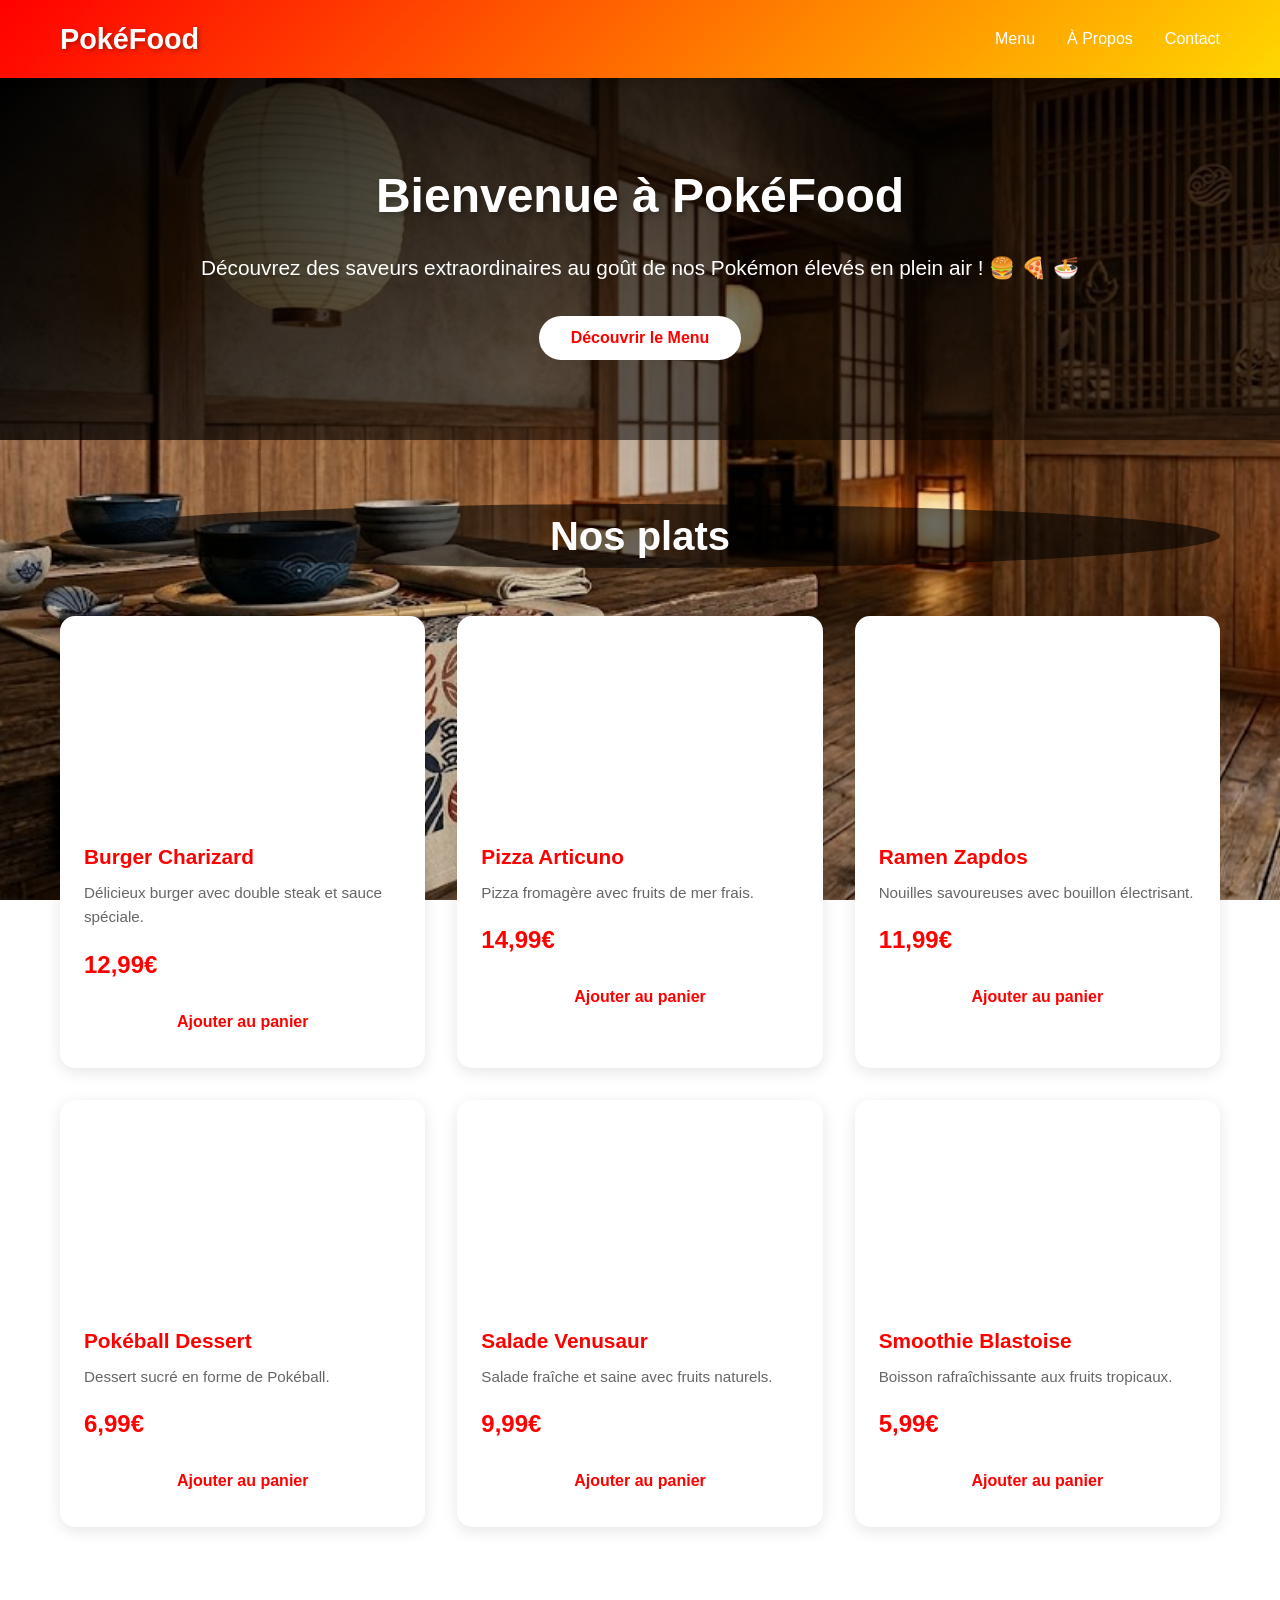
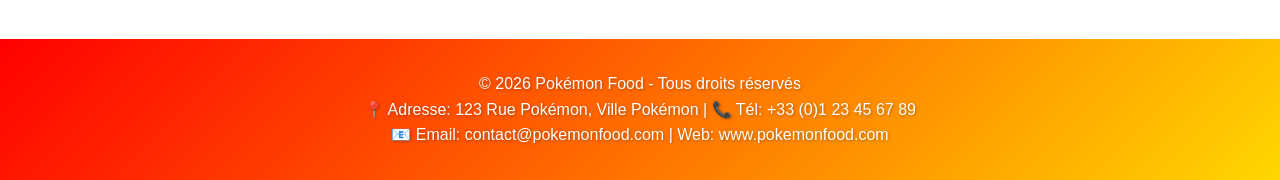
==== index.html @ f56e9aa4 "Commit "initial" entre gros guillemets (apparemment guillemet est masculin, j'entends l'info et mon " ====
<!DOCTYPE html>
<html lang="fr">
<head>
    <meta charset="UTF-8">
    <meta name="viewport" content="width=device-width, initial-scale=1.0">
    <title>Pokémon Food - Restaurant</title>
    <link rel="stylesheet" href="style.css">
</head>
<body>
    <!-- Header -->
    <header>
        <div class="container">
            <nav>
                <div class="logo">PokéFood</div>
                <ul class="nav-links">
                    <li><a href="#menu">Menu</a></li>
                    <li><a href="#about">À Propos</a></li>
                    <li><a href="#contact">Contact</a></li>
                </ul>
            </nav>
        </div>
    </header>

    <!-- Hero Section -->
    <section class="hero">
        <div class="container">
            <h1>Bienvenue à PokéFood</h1>
            <p>Découvrez des saveurs extraordinaires au goût de nos Pokémon élevés en plein air ! 🍔 🍕 🍜</p>
            <button class="btn">Découvrir le Menu</button>
        </div>
    </section>

    <!-- Menu Section -->
    <section class="menu-section" id="menu">
        <div class="container">
            <h2 class="section-title">Nos plats</h2>
            <div class="menu-grid">
                <div class="menu-card">
                    <div class="menu-card-image charizard"></div>
                    <div class="menu-card-content">
                        <h3 class="menu-card-title">Burger Charizard</h3>
                        <p class="menu-card-description">Délicieux burger avec double steak et sauce spéciale.</p>
                        <p class="menu-card-price">12,99€</p>
                        <button class="btn">Ajouter au panier</button>
                    </div>
                </div>

                <div class="menu-card">
                    <div class="menu-card-image articuno"></div>
                    <div class="menu-card-content">
                        <h3 class="menu-card-title">Pizza Articuno</h3>
                        <p class="menu-card-description">Pizza fromagère avec fruits de mer frais.</p>
                        <p class="menu-card-price">14,99€</p>
                        <button class="btn">Ajouter au panier</button>
                    </div>
                </div>

                <div class="menu-card">
                    <div class="menu-card-image zapdos"></div>
                    <div class="menu-card-content">
                        <h3 class="menu-card-title">Ramen Zapdos</h3>
                        <p class="menu-card-description">Nouilles savoureuses avec bouillon électrisant.</p>
                        <p class="menu-card-price">11,99€</p>
                        <button class="btn">Ajouter au panier</button>
                    </div>
                </div>

                <div class="menu-card">
                    <div class="menu-card-image pokeball"></div>
                    <div class="menu-card-content">
                        <h3 class="menu-card-title">Pokéball Dessert</h3>
                        <p class="menu-card-description">Dessert sucré en forme de Pokéball.</p>
                        <p class="menu-card-price">6,99€</p>
                        <button class="btn">Ajouter au panier</button>
                    </div>
                </div>

                <div class="menu-card">
                    <div class="menu-card-image venusaur"></div>
                    <div class="menu-card-content">
                        <h3 class="menu-card-title">Salade Venusaur</h3>
                        <p class="menu-card-description">Salade fraîche et saine avec fruits naturels.</p>
                        <p class="menu-card-price">9,99€</p>
                        <button class="btn">Ajouter au panier</button>
                    </div>
                </div>

                <div class="menu-card">
                    <div class="menu-card-image blastoise"></div>
                    <div class="menu-card-content">
                        <h3 class="menu-card-title">Smoothie Blastoise</h3>
                        <p class="menu-card-description">Boisson rafraîchissante aux fruits tropicaux.</p>
                        <p class="menu-card-price">5,99€</p>
                        <button class="btn">Ajouter au panier</button>
                    </div>
                </div>
            </div>
        </div>
    </section>

    <!-- Footer -->
    <footer id="contact">
        <div class="container">
            <p>&copy; 2026 Pokémon Food - Tous droits réservés</p>
            <p>📍 Adresse: 123 Rue Pokémon, Ville Pokémon | 📞 Tél: +33 (0)1 23 45 67 89</p>
            <p>📧 Email: contact@pokemonfood.com | Web: www.pokemonfood.com</p>
        </div>
    </footer>
</body>
</html>
---- style.css ----
* {
            margin: 0;
            padding: 0;
            box-sizing: border-box;
        }

        body {
            font-family: 'Arial', sans-serif;
            line-height: 1.6;
            color: #333;
            background-image: url('assets/images/background.jpeg');
            background-size: cover;
            background-attachment: fixed;
            background-position: center;
        }

        /* Header & Navigation */
        header {
            background: linear-gradient(135deg, #FF0000 0%, #FFD700 100%);
            padding: 1rem 0;
            box-shadow: 0 4px 6px rgba(0, 0, 0, 0.1);
            position: sticky;
            top: 0;
            z-index: 100;
        }

        .container {
            max-width: 1200px;
            margin: 0 auto;
            padding: 0 20px;
        }

        nav {
            display: flex;
            justify-content: space-between;
            align-items: center;
        }

        .logo {
            font-size: 1.8rem;
            font-weight: bold;
            color: white;
            text-shadow: 2px 2px 4px rgba(0, 0, 0, 0.3);
        }

        .nav-links {
            display: flex;
            list-style: none;
            gap: 2rem;
        }

        .nav-links a {
            color: white;
            text-decoration: none;
            font-weight: 500;
            transition: opacity 0.3s;
        }

        .nav-links a:hover {
            opacity: 0.8;
        }

        /* Hero Section */
        .hero {
            background: linear-gradient(135deg, #000000 0%, #00000086 50%);
            color: white;
            padding: 5rem 0;
            text-align: center;
        }

        .hero h1 {
            font-size: 3rem;
            margin-bottom: 1rem;
            text-shadow: 3px 3px 6px rgba(0, 0, 0, 0.3);
        }

        .hero p {
            font-size: 1.3rem;
            margin-bottom: 2rem;
        }

        .btn {
            background-color: #ffffff;
            color: #FF0000;
            padding: 0.8rem 2rem;
            border: none;
            border-radius: 25px;
            font-size: 1rem;
            font-weight: bold;
            cursor: pointer;
            transition: transform 0.3s, box-shadow 0.3s;
            text-decoration: none;
            display: inline-block;
        }

        .btn:hover {
            transform: translateY(-2px);
            box-shadow: 0 8px 15px rgba(0, 0, 0, 0.2);
        }

        /* Menu Section */
        .menu-section {
            padding: 4rem 0;
            background-image: url('assets/images/menu-background.jpeg');
            background-size: cover;
            background-attachment: fixed;
            background-position: center;
        }

        .section-title {
            text-align: center;
            font-size: 2.5rem;
            margin-bottom: 3rem;
            background-color: #00000095;
            border-radius: 50%;
            color: #ffffff;
        }

        .menu-grid {
            display: grid;
            grid-template-columns: repeat(auto-fit, minmax(280px, 1fr));
            gap: 2rem;
        }

        .menu-card {
            background: white;
            border-radius: 15px;
            overflow: hidden;
            box-shadow: 0 4px 15px rgba(0, 0, 0, 0.1);
            transition: transform 0.3s, box-shadow 0.3s;
        }

        .menu-card:hover {
            transform: translateY(-10px);
            box-shadow: 0 8px 25px rgba(255, 0, 0, 0.2);
        }

        .menu-card-image {
            width: 100%;
            height: 200px;
            background-size: cover;
            background-position: center;
            background-repeat: no-repeat;
        }

        .menu-card-image.charizard {
            background-image: url('assets/images/charizard.jpg');
        }

        .menu-card-image.articuno {
            background-image: url('assets/images/articuno.jpg');
        }

        .menu-card-image.zapdos {
            background-image: url('assets/images/zapdos.jpg');
        }

        .menu-card-image.pokeball {
            background-image: url('assets/images/pokeball.jpg');
        }

        .menu-card-image.venusaur {
            background-image: url('assets/images/venusaur.jpg');
        }

        .menu-card-image.blastoise {
            background-image: url('assets/images/blastoise.jpg');
        }

        .menu-card-content {
            padding: 1.5rem;
        }

        .menu-card-title {
            font-size: 1.3rem;
            color: #FF0000;
            margin-bottom: 0.5rem;
            font-weight: bold;
        }

        .menu-card-description {
            color: #666;
            margin-bottom: 1rem;
            font-size: 0.95rem;
        }

        .menu-card-price {
            font-size: 1.5rem;
            color: #FF0000;
            font-weight: bold;
            margin-bottom: 1rem;
        }

        .menu-card .btn {
            width: 100%;
            text-align: center;
        }

        /* Footer */
        footer {
            background: linear-gradient(135deg, #FF0000 0%, #FFD700 100%);
            color: white;
            text-align: center;
            padding: 2rem 0;
            margin-top: 3rem;
        }

        footer p {
            text-shadow: 1px 1px 3px rgba(0, 0, 0, 0.3);
        }


        
        /* Responsive */
        @media (max-width: 768px) {
            .nav-links {
                gap: 1rem;
            }

            .hero h1 {
                font-size: 2rem;
            }

            .hero p {
                font-size: 1rem;
            }

            .section-title {
                font-size: 2rem;
            }

            .about-content {
                grid-template-columns: 1fr;
            }

            .about-text h2 {
                font-size: 1.5rem;
            }
        }
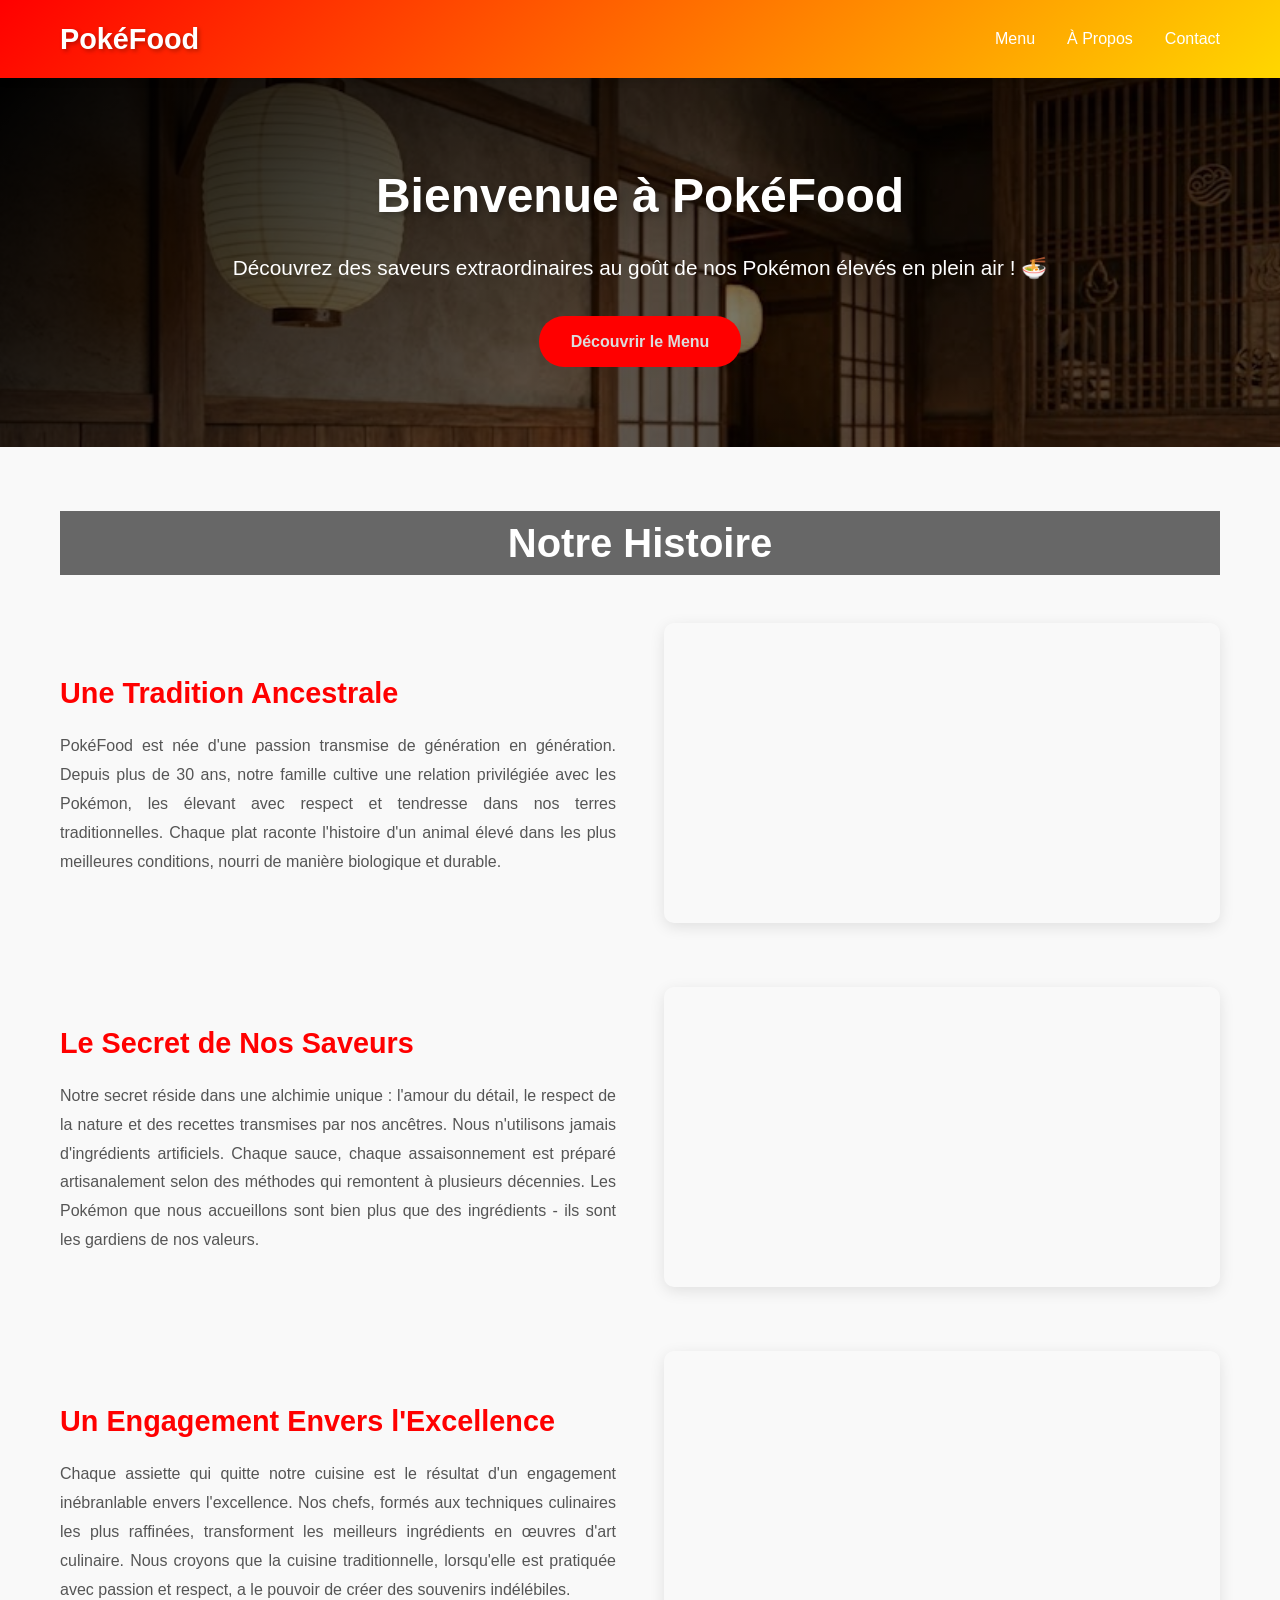
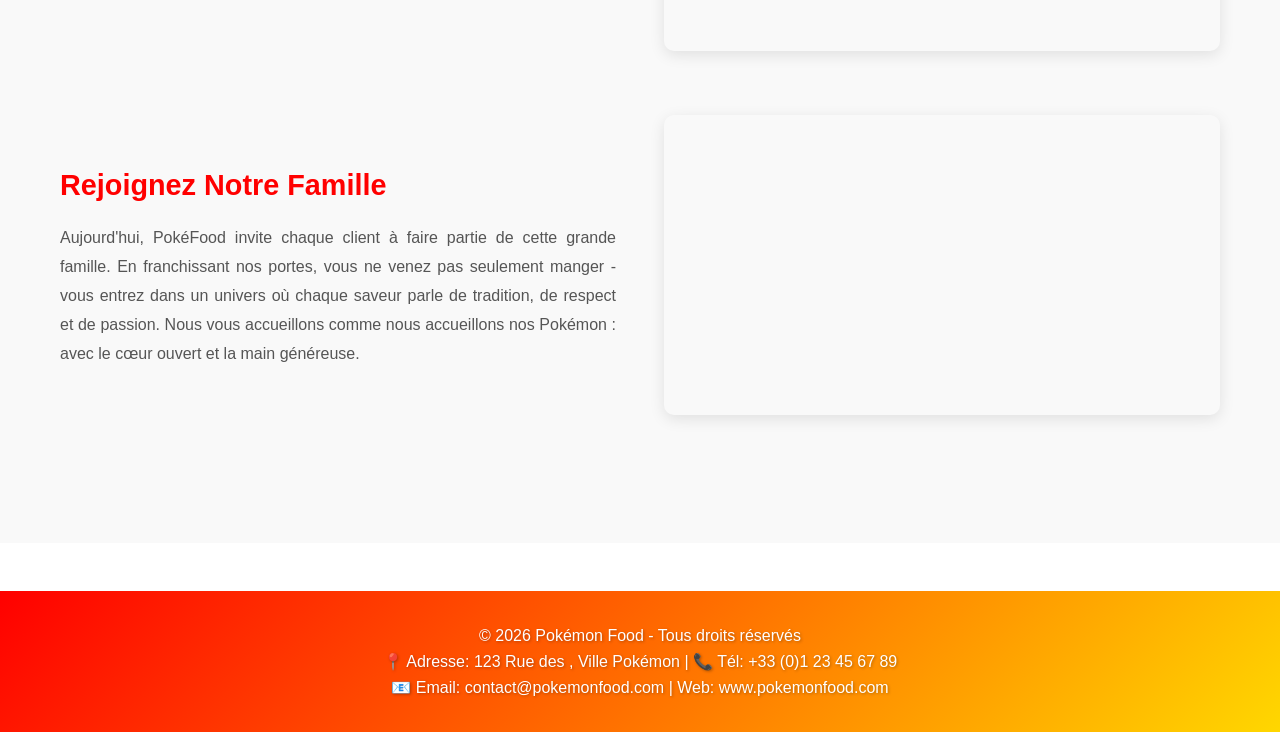
==== commit efb3be5b: "Séparation de la page menu et accueil" ====
--- a/index.html
+++ b/index.html
@@ -25,74 +25,49 @@
     <section class="hero">
         <div class="container">
             <h1>Bienvenue à PokéFood</h1>
-            <p>Découvrez des saveurs extraordinaires au goût de nos Pokémon élevés en plein air ! 🍔 🍕 🍜</p>
-            <button class="btn">Découvrir le Menu</button>
+            <p>Découvrez des saveurs extraordinaires au goût de nos Pokémon élevés en plein air ! 🍜</p>
+            <a href="menu.html" class="btn">Découvrir le Menu</a>
         </div>
     </section>
 
-    <!-- Menu Section -->
-    <section class="menu-section" id="menu">
+    <!-- About Section -->
+    <section class="about-section" id="about">
         <div class="container">
-            <h2 class="section-title">Nos plats</h2>
-            <div class="menu-grid">
-                <div class="menu-card">
-                    <div class="menu-card-image charizard"></div>
-                    <div class="menu-card-content">
-                        <h3 class="menu-card-title">Burger Charizard</h3>
-                        <p class="menu-card-description">Délicieux burger avec double steak et sauce spéciale.</p>
-                        <p class="menu-card-price">12,99€</p>
-                        <button class="btn">Ajouter au panier</button>
-                    </div>
+            <h2 class="section-title">Notre Histoire</h2>
+            
+            <!-- Story Block 1 -->
+            <div class="about-block">
+                <div class="about-text">
+                    <h3>Une Tradition Ancestrale</h3>
+                    <p>PokéFood est née d'une passion transmise de génération en génération. Depuis plus de 30 ans, notre famille cultive une relation privilégiée avec les Pokémon, les élevant avec respect et tendresse dans nos terres traditionnelles. Chaque plat raconte l'histoire d'un animal élevé dans les plus meilleures conditions, nourri de manière biologique et durable.</p>
                 </div>
+                <div class="about-image about-image-1"></div>
+            </div>
 
-                <div class="menu-card">
-                    <div class="menu-card-image articuno"></div>
-                    <div class="menu-card-content">
-                        <h3 class="menu-card-title">Pizza Articuno</h3>
-                        <p class="menu-card-description">Pizza fromagère avec fruits de mer frais.</p>
-                        <p class="menu-card-price">14,99€</p>
-                        <button class="btn">Ajouter au panier</button>
-                    </div>
+            <!-- Story Block 2 -->
+            <div class="about-block about-block-reverse">
+                <div class="about-image about-image-2"></div>
+                <div class="about-text">
+                    <h3>Le Secret de Nos Saveurs</h3>
+                    <p>Notre secret réside dans une alchimie unique : l'amour du détail, le respect de la nature et des recettes transmises par nos ancêtres. Nous n'utilisons jamais d'ingrédients artificiels. Chaque sauce, chaque assaisonnement est préparé artisanalement selon des méthodes qui remontent à plusieurs décennies. Les Pokémon que nous accueillons sont bien plus que des ingrédients - ils sont les gardiens de nos valeurs.</p>
                 </div>
+            </div>
 
-                <div class="menu-card">
-                    <div class="menu-card-image zapdos"></div>
-                    <div class="menu-card-content">
-                        <h3 class="menu-card-title">Ramen Zapdos</h3>
-                        <p class="menu-card-description">Nouilles savoureuses avec bouillon électrisant.</p>
-                        <p class="menu-card-price">11,99€</p>
-                        <button class="btn">Ajouter au panier</button>
-                    </div>
+            <!-- Story Block 3 -->
+            <div class="about-block">
+                <div class="about-text">
+                    <h3>Un Engagement Envers l'Excellence</h3>
+                    <p>Chaque assiette qui quitte notre cuisine est le résultat d'un engagement inébranlable envers l'excellence. Nos chefs, formés aux techniques culinaires les plus raffinées, transforment les meilleurs ingrédients en œuvres d'art culinaire. Nous croyons que la cuisine traditionnelle, lorsqu'elle est pratiquée avec passion et respect, a le pouvoir de créer des souvenirs indélébiles.</p>
                 </div>
+                <div class="about-image about-image-3"></div>
+            </div>
 
-                <div class="menu-card">
-                    <div class="menu-card-image pokeball"></div>
-                    <div class="menu-card-content">
-                        <h3 class="menu-card-title">Pokéball Dessert</h3>
-                        <p class="menu-card-description">Dessert sucré en forme de Pokéball.</p>
-                        <p class="menu-card-price">6,99€</p>
-                        <button class="btn">Ajouter au panier</button>
-                    </div>
-                </div>
-
-                <div class="menu-card">
-                    <div class="menu-card-image venusaur"></div>
-                    <div class="menu-card-content">
-                        <h3 class="menu-card-title">Salade Venusaur</h3>
-                        <p class="menu-card-description">Salade fraîche et saine avec fruits naturels.</p>
-                        <p class="menu-card-price">9,99€</p>
-                        <button class="btn">Ajouter au panier</button>
-                    </div>
-                </div>
-
-                <div class="menu-card">
-                    <div class="menu-card-image blastoise"></div>
-                    <div class="menu-card-content">
-                        <h3 class="menu-card-title">Smoothie Blastoise</h3>
-                        <p class="menu-card-description">Boisson rafraîchissante aux fruits tropicaux.</p>
-                        <p class="menu-card-price">5,99€</p>
-                        <button class="btn">Ajouter au panier</button>
-                    </div>
+            <!-- Story Block 4 -->
+            <div class="about-block about-block-reverse">
+                <div class="about-image about-image-4"></div>
+                <div class="about-text">
+                    <h3>Rejoignez Notre Famille</h3>
+                    <p>Aujourd'hui, PokéFood invite chaque client à faire partie de cette grande famille. En franchissant nos portes, vous ne venez pas seulement manger - vous entrez dans un univers où chaque saveur parle de tradition, de respect et de passion. Nous vous accueillons comme nous accueillons nos Pokémon : avec le cœur ouvert et la main généreuse.</p>
                 </div>
             </div>
         </div>
@@ -102,7 +77,7 @@
     <footer id="contact">
         <div class="container">
             <p>&copy; 2026 Pokémon Food - Tous droits réservés</p>
-            <p>📍 Adresse: 123 Rue Pokémon, Ville Pokémon | 📞 Tél: +33 (0)1 23 45 67 89</p>
+            <p>📍 Adresse: 123 Rue des , Ville Pokémon | 📞 Tél: +33 (0)1 23 45 67 89</p>
             <p>📧 Email: contact@pokemonfood.com | Web: www.pokemonfood.com</p>
         </div>
     </footer>
--- a/style.css
+++ b/style.css
@@ -80,8 +80,8 @@
         }
 
         .btn {
-            background-color: #ffffff;
-            color: #FF0000;
+            background-color: #ff0000;
+            color: #dcdcdc;
             padding: 0.8rem 2rem;
             border: none;
             border-radius: 25px;
@@ -112,7 +112,6 @@
             font-size: 2.5rem;
             margin-bottom: 3rem;
             background-color: #00000095;
-            border-radius: 50%;
             color: #ffffff;
         }
 
@@ -194,6 +193,69 @@
         .menu-card .btn {
             width: 100%;
             text-align: center;
+        }
+
+        /* About Section */
+        .about-section {
+            padding: 4rem 0;
+            background-color: #f9f9f9;
+        }
+
+        .about-block {
+            display: grid;
+            grid-template-columns: 1fr 1fr;
+            gap: 3rem;
+            align-items: center;
+            margin-bottom: 4rem;
+        }
+
+        .about-block-reverse {
+            grid-template-columns: 1fr 1fr;
+            direction: rtl;
+        }
+
+        .about-block-reverse > * {
+            direction: ltr;
+        }
+
+        .about-text h3 {
+            font-size: 1.8rem;
+            color: #FF0000;
+            margin-bottom: 1rem;
+            font-weight: bold;
+        }
+
+        .about-text p {
+            color: #555;
+            font-size: 1rem;
+            line-height: 1.8;
+            text-align: justify;
+        }
+
+        .about-image {
+            width: 100%;
+            height: 300px;
+            background-size: cover;
+            background-position: center;
+            background-repeat: no-repeat;
+            border-radius: 10px;
+            box-shadow: 0 4px 15px rgba(0, 0, 0, 0.1);
+        }
+
+        .about-image-1 {
+            background-image: url('assets/images/tradition.jpg');
+        }
+
+        .about-image-2 {
+            background-image: url('assets/images/secret.jpg');
+        }
+
+        .about-image-3 {
+            background-image: url('assets/images/excellence.jpg');
+        }
+
+        .about-image-4 {
+            background-image: url('assets/images/famille.jpg');
         }
 
         /* Footer */
@@ -229,11 +291,33 @@
                 font-size: 2rem;
             }
 
-            .about-content {
+            .about-block {
                 grid-template-columns: 1fr;
+                gap: 1.5rem;
+            }
+
+            .about-block-reverse {
+                direction: ltr;
+            }
+
+            .about-block-reverse > * {
+                direction: ltr;
             }
 
             .about-text h2 {
                 font-size: 1.5rem;
             }
+
+            .about-text h3 {
+                font-size: 1.3rem;
+            }
+
+            .about-text p {
+                font-size: 0.9rem;
+                text-align: left;
+            }
+
+            .about-image {
+                height: 200px;
+            }
         }
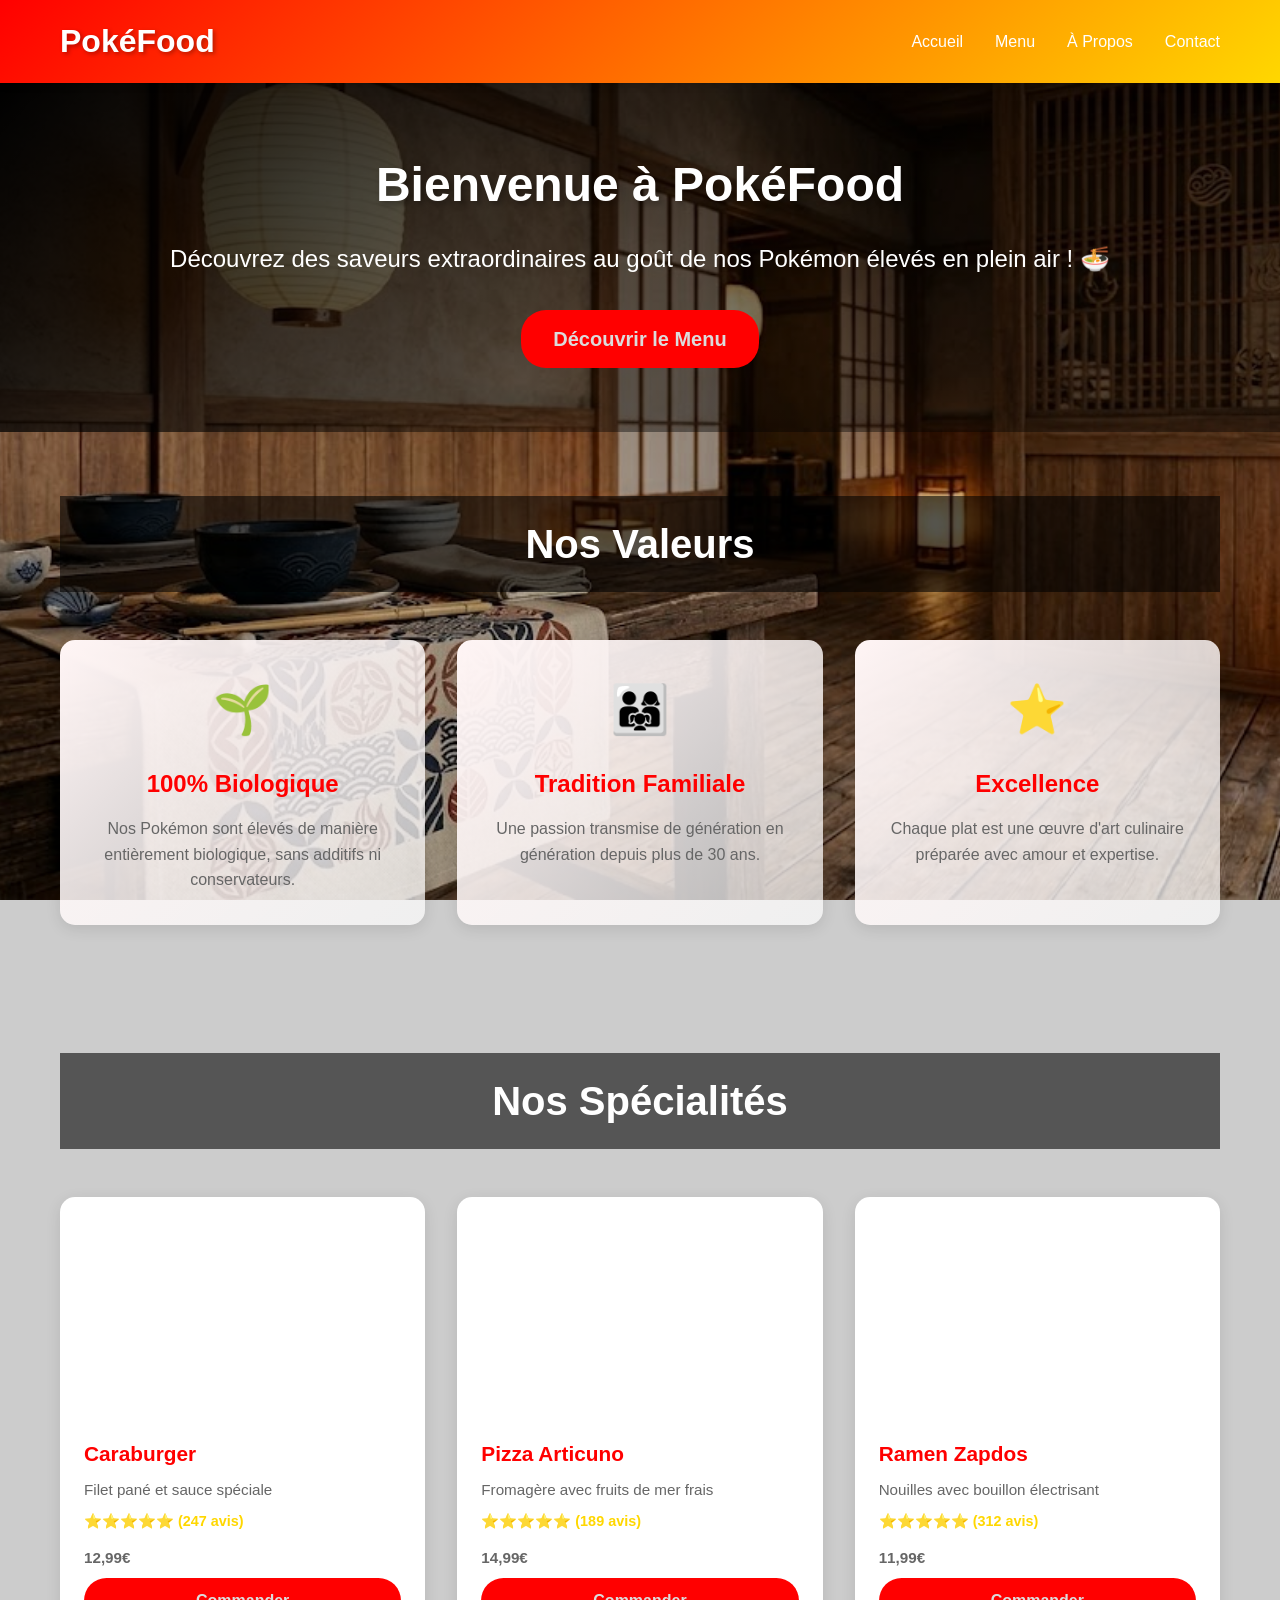
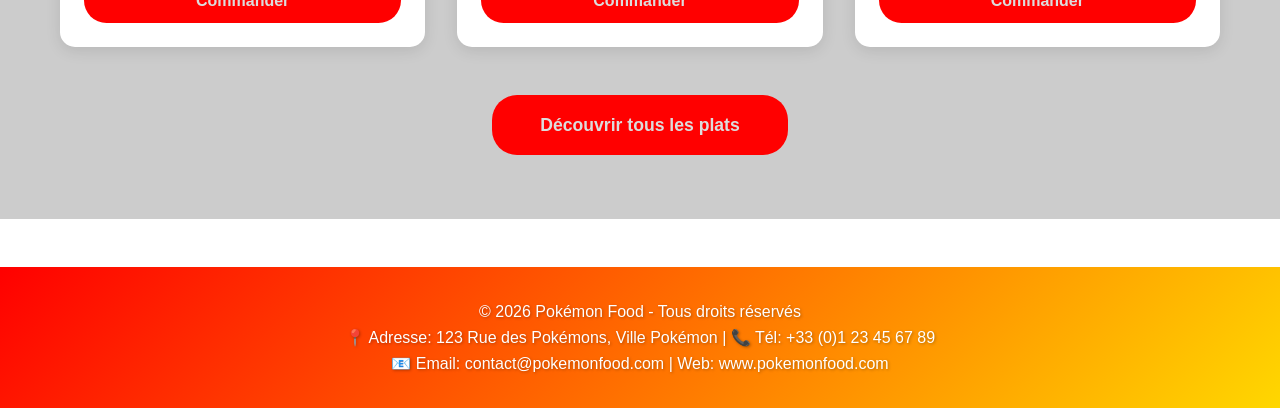
==== commit 61718cf9: "Améliorations et ajout du javascript" ====
--- a/index.html
+++ b/index.html
@@ -9,19 +9,20 @@
 <body>
     <!-- Header -->
     <header>
-        <div class="container">
+        <div class="container"> 
             <nav>
                 <div class="logo">PokéFood</div>
                 <ul class="nav-links">
-                    <li><a href="#menu">Menu</a></li>
-                    <li><a href="#about">À Propos</a></li>
+                    <li><a href="index.html">Accueil</a></li>
+                    <li><a href="menu.html">Menu</a></li>
+                    <li><a href="about.html">À Propos</a></li>
                     <li><a href="#contact">Contact</a></li>
                 </ul>
             </nav>
         </div>
     </header>
 
-    <!-- Hero Section -->
+    <!-- Hero Section (la barre d'introduction) -->
     <section class="hero">
         <div class="container">
             <h1>Bienvenue à PokéFood</h1>
@@ -30,45 +31,64 @@
         </div>
     </section>
 
-    <!-- About Section -->
-    <section class="about-section" id="about">
+    <!-- Values Section -->
+    <section class="values-section">
         <div class="container">
-            <h2 class="section-title">Notre Histoire</h2>
-            
-            <!-- Story Block 1 -->
-            <div class="about-block">
-                <div class="about-text">
-                    <h3>Une Tradition Ancestrale</h3>
-                    <p>PokéFood est née d'une passion transmise de génération en génération. Depuis plus de 30 ans, notre famille cultive une relation privilégiée avec les Pokémon, les élevant avec respect et tendresse dans nos terres traditionnelles. Chaque plat raconte l'histoire d'un animal élevé dans les plus meilleures conditions, nourri de manière biologique et durable.</p>
+            <h2 class="section-title">Nos Valeurs</h2>
+            <div class="values-grid">
+                <div class="value-card">
+                    <div class="value-icon">🌱</div>
+                    <h3>100% Biologique</h3>
+                    <p>Nos Pokémon sont élevés de manière entièrement biologique, sans additifs ni conservateurs.</p>
                 </div>
-                <div class="about-image about-image-1"></div>
-            </div>
-
-            <!-- Story Block 2 -->
-            <div class="about-block about-block-reverse">
-                <div class="about-image about-image-2"></div>
-                <div class="about-text">
-                    <h3>Le Secret de Nos Saveurs</h3>
-                    <p>Notre secret réside dans une alchimie unique : l'amour du détail, le respect de la nature et des recettes transmises par nos ancêtres. Nous n'utilisons jamais d'ingrédients artificiels. Chaque sauce, chaque assaisonnement est préparé artisanalement selon des méthodes qui remontent à plusieurs décennies. Les Pokémon que nous accueillons sont bien plus que des ingrédients - ils sont les gardiens de nos valeurs.</p>
+                <div class="value-card">
+                    <div class="value-icon">👨‍👩‍👧</div>
+                    <h3>Tradition Familiale</h3>
+                    <p>Une passion transmise de génération en génération depuis plus de 30 ans.</p>
+                </div>
+                <div class="value-card">
+                    <div class="value-icon">⭐</div>
+                    <h3>Excellence</h3>
+                    <p>Chaque plat est une œuvre d'art culinaire préparée avec amour et expertise.</p>
                 </div>
             </div>
+        </div>
+    </section>
 
-            <!-- Story Block 3 -->
-            <div class="about-block">
-                <div class="about-text">
-                    <h3>Un Engagement Envers l'Excellence</h3>
-                    <p>Chaque assiette qui quitte notre cuisine est le résultat d'un engagement inébranlable envers l'excellence. Nos chefs, formés aux techniques culinaires les plus raffinées, transforment les meilleurs ingrédients en œuvres d'art culinaire. Nous croyons que la cuisine traditionnelle, lorsqu'elle est pratiquée avec passion et respect, a le pouvoir de créer des souvenirs indélébiles.</p>
+    <!-- Best Sellers Section -->
+    <section class="best-sellers-section">
+        <div class="container">
+            <h2 class="section-title">Nos Spécialités</h2>
+            <div class="best-sellers-grid">
+                <div class="seller-card">
+                    <div class="seller-image caraburger"></div>
+                    <h3>Caraburger</h3>
+                    <p>Filet pané et sauce spéciale</p>
+                    <div class="seller-rating">⭐⭐⭐⭐⭐ (247 avis)</div>
+                    <p class="seller-price">12,99€</p>
+                    <a href="menu.html" class="btn btn-small">Commander</a>
                 </div>
-                <div class="about-image about-image-3"></div>
+
+                <div class="seller-card">
+                    <div class="seller-image articuno"></div>
+                    <h3>Pizza Articuno</h3>
+                    <p>Fromagère avec fruits de mer frais</p>
+                    <div class="seller-rating">⭐⭐⭐⭐⭐ (189 avis)</div>
+                    <p class="seller-price">14,99€</p>
+                    <a href="menu.html" class="btn btn-small">Commander</a>
+                </div>
+
+                <div class="seller-card">
+                    <div class="seller-image zapdos"></div>
+                    <h3>Ramen Zapdos</h3>
+                    <p>Nouilles avec bouillon électrisant</p>
+                    <div class="seller-rating">⭐⭐⭐⭐⭐ (312 avis)</div>
+                    <p class="seller-price">11,99€</p>
+                    <a href="menu.html" class="btn btn-small">Commander</a>
+                </div>
             </div>
-
-            <!-- Story Block 4 -->
-            <div class="about-block about-block-reverse">
-                <div class="about-image about-image-4"></div>
-                <div class="about-text">
-                    <h3>Rejoignez Notre Famille</h3>
-                    <p>Aujourd'hui, PokéFood invite chaque client à faire partie de cette grande famille. En franchissant nos portes, vous ne venez pas seulement manger - vous entrez dans un univers où chaque saveur parle de tradition, de respect et de passion. Nous vous accueillons comme nous accueillons nos Pokémon : avec le cœur ouvert et la main généreuse.</p>
-                </div>
+            <div class="center-button">
+                <a href="menu.html" class="btn btn-large">Découvrir tous les plats</a>
             </div>
         </div>
     </section>
@@ -77,7 +97,7 @@
     <footer id="contact">
         <div class="container">
             <p>&copy; 2026 Pokémon Food - Tous droits réservés</p>
-            <p>📍 Adresse: 123 Rue des , Ville Pokémon | 📞 Tél: +33 (0)1 23 45 67 89</p>
+            <p>📍 Adresse: 123 Rue des Pokémons, Ville Pokémon | 📞 Tél: +33 (0)1 23 45 67 89</p>
             <p>📧 Email: contact@pokemonfood.com | Web: www.pokemonfood.com</p>
         </div>
     </footer>
--- a/style.css
+++ b/style.css
@@ -1,323 +1,544 @@
-        * {
-            margin: 0;
-            padding: 0;
-            box-sizing: border-box;
-        }
-
-        body {
-            font-family: 'Arial', sans-serif;
-            line-height: 1.6;
-            color: #333;
-            background-image: url('assets/images/background.jpeg');
-            background-size: cover;
-            background-attachment: fixed;
-            background-position: center;
-        }
-
-        /* Header & Navigation */
-        header {
-            background: linear-gradient(135deg, #FF0000 0%, #FFD700 100%);
-            padding: 1rem 0;
-            box-shadow: 0 4px 6px rgba(0, 0, 0, 0.1);
-            position: sticky;
-            top: 0;
-            z-index: 100;
-        }
-
-        .container {
-            max-width: 1200px;
-            margin: 0 auto;
-            padding: 0 20px;
-        }
-
-        nav {
-            display: flex;
-            justify-content: space-between;
-            align-items: center;
-        }
-
-        .logo {
-            font-size: 1.8rem;
-            font-weight: bold;
-            color: white;
-            text-shadow: 2px 2px 4px rgba(0, 0, 0, 0.3);
-        }
-
-        .nav-links {
-            display: flex;
-            list-style: none;
-            gap: 2rem;
-        }
-
-        .nav-links a {
-            color: white;
-            text-decoration: none;
-            font-weight: 500;
-            transition: opacity 0.3s;
-        }
-
-        .nav-links a:hover {
-            opacity: 0.8;
-        }
-
-        /* Hero Section */
-        .hero {
-            background: linear-gradient(135deg, #000000 0%, #00000086 50%);
-            color: white;
-            padding: 5rem 0;
-            text-align: center;
-        }
-
-        .hero h1 {
-            font-size: 3rem;
-            margin-bottom: 1rem;
-            text-shadow: 3px 3px 6px rgba(0, 0, 0, 0.3);
-        }
-
-        .hero p {
-            font-size: 1.3rem;
-            margin-bottom: 2rem;
-        }
-
-        .btn {
-            background-color: #ff0000;
-            color: #dcdcdc;
-            padding: 0.8rem 2rem;
-            border: none;
-            border-radius: 25px;
-            font-size: 1rem;
-            font-weight: bold;
-            cursor: pointer;
-            transition: transform 0.3s, box-shadow 0.3s;
-            text-decoration: none;
-            display: inline-block;
-        }
-
-        .btn:hover {
-            transform: translateY(-2px);
-            box-shadow: 0 8px 15px rgba(0, 0, 0, 0.2);
-        }
-
-        /* Menu Section */
-        .menu-section {
-            padding: 4rem 0;
-            background-image: url('assets/images/menu-background.jpeg');
-            background-size: cover;
-            background-attachment: fixed;
-            background-position: center;
-        }
-
-        .section-title {
-            text-align: center;
-            font-size: 2.5rem;
-            margin-bottom: 3rem;
-            background-color: #00000095;
-            color: #ffffff;
-        }
-
-        .menu-grid {
-            display: grid;
-            grid-template-columns: repeat(auto-fit, minmax(280px, 1fr));
-            gap: 2rem;
-        }
-
-        .menu-card {
-            background: white;
-            border-radius: 15px;
-            overflow: hidden;
-            box-shadow: 0 4px 15px rgba(0, 0, 0, 0.1);
-            transition: transform 0.3s, box-shadow 0.3s;
-        }
-
-        .menu-card:hover {
-            transform: translateY(-10px);
-            box-shadow: 0 8px 25px rgba(255, 0, 0, 0.2);
-        }
-
-        .menu-card-image {
-            width: 100%;
-            height: 200px;
-            background-size: cover;
-            background-position: center;
-            background-repeat: no-repeat;
-        }
-
-        .menu-card-image.charizard {
-            background-image: url('assets/images/charizard.jpg');
-        }
-
-        .menu-card-image.articuno {
-            background-image: url('assets/images/articuno.jpg');
-        }
-
-        .menu-card-image.zapdos {
-            background-image: url('assets/images/zapdos.jpg');
-        }
-
-        .menu-card-image.pokeball {
-            background-image: url('assets/images/pokeball.jpg');
-        }
-
-        .menu-card-image.venusaur {
-            background-image: url('assets/images/venusaur.jpg');
-        }
-
-        .menu-card-image.blastoise {
-            background-image: url('assets/images/blastoise.jpg');
-        }
-
-        .menu-card-content {
-            padding: 1.5rem;
-        }
-
-        .menu-card-title {
-            font-size: 1.3rem;
-            color: #FF0000;
-            margin-bottom: 0.5rem;
-            font-weight: bold;
-        }
-
-        .menu-card-description {
-            color: #666;
-            margin-bottom: 1rem;
-            font-size: 0.95rem;
-        }
-
-        .menu-card-price {
-            font-size: 1.5rem;
-            color: #FF0000;
-            font-weight: bold;
-            margin-bottom: 1rem;
-        }
-
-        .menu-card .btn {
-            width: 100%;
-            text-align: center;
-        }
-
-        /* About Section */
-        .about-section {
-            padding: 4rem 0;
-            background-color: #f9f9f9;
-        }
-
-        .about-block {
-            display: grid;
-            grid-template-columns: 1fr 1fr;
-            gap: 3rem;
-            align-items: center;
-            margin-bottom: 4rem;
-        }
-
-        .about-block-reverse {
-            grid-template-columns: 1fr 1fr;
-            direction: rtl;
-        }
-
-        .about-block-reverse > * {
-            direction: ltr;
-        }
-
-        .about-text h3 {
-            font-size: 1.8rem;
-            color: #FF0000;
-            margin-bottom: 1rem;
-            font-weight: bold;
-        }
-
-        .about-text p {
-            color: #555;
-            font-size: 1rem;
-            line-height: 1.8;
-            text-align: justify;
-        }
-
-        .about-image {
-            width: 100%;
-            height: 300px;
-            background-size: cover;
-            background-position: center;
-            background-repeat: no-repeat;
-            border-radius: 10px;
-            box-shadow: 0 4px 15px rgba(0, 0, 0, 0.1);
-        }
-
-        .about-image-1 {
-            background-image: url('assets/images/tradition.jpg');
-        }
-
-        .about-image-2 {
-            background-image: url('assets/images/secret.jpg');
-        }
-
-        .about-image-3 {
-            background-image: url('assets/images/excellence.jpg');
-        }
-
-        .about-image-4 {
-            background-image: url('assets/images/famille.jpg');
-        }
-
-        /* Footer */
-        footer {
-            background: linear-gradient(135deg, #FF0000 0%, #FFD700 100%);
-            color: white;
-            text-align: center;
-            padding: 2rem 0;
-            margin-top: 3rem;
-        }
-
-        footer p {
-            text-shadow: 1px 1px 3px rgba(0, 0, 0, 0.3);
-        }
-
-
-        
-        /* Responsive */
-        @media (max-width: 768px) {
-            .nav-links {
-                gap: 1rem;
-            }
-
-            .hero h1 {
-                font-size: 2rem;
-            }
-
-            .hero p {
-                font-size: 1rem;
-            }
-
-            .section-title {
-                font-size: 2rem;
-            }
-
-            .about-block {
-                grid-template-columns: 1fr;
-                gap: 1.5rem;
-            }
-
-            .about-block-reverse {
-                direction: ltr;
-            }
-
-            .about-block-reverse > * {
-                direction: ltr;
-            }
-
-            .about-text h2 {
-                font-size: 1.5rem;
-            }
-
-            .about-text h3 {
-                font-size: 1.3rem;
-            }
-
-            .about-text p {
-                font-size: 0.9rem;
-                text-align: left;
-            }
-
-            .about-image {
-                height: 200px;
-            }
-        }+/* ============================================
+   POKÉMON FOOD - FEUILLE DE STYLES
+   ============================================ */
+
+/* 1. RESET & VARIABLES */
+:root {
+  /* Couleurs principales */
+  --color-primary: #ff0000;    /* Rouge Pokémon */
+  --color-secondary: #ffd700;  /* Doré Pokémon */
+  --color-dark: #000000;
+  --color-light: #ffffff;
+  
+  /* Couleurs texte */
+  --text-dark: #333333;
+  --text-medium: #555555;
+  --text-light: #666666;
+  --text-muted: #d2d2d2;
+  
+  /* Espacements */
+  --spacing-small: 0.5rem;
+  --spacing-medium: 1rem;
+  --spacing-large: 2rem;
+  --spacing-xlarge: 3rem;
+  --spacing-section: 4rem;
+  
+  /* Ombres */
+  --shadow-small: 0 4px 6px rgba(0, 0, 0, 0.1);
+  --shadow-medium: 0 4px 15px rgba(0, 0, 0, 0.1);
+  --shadow-large: 0 8px 25px rgba(255, 0, 0, 0.2);
+}
+
+/* Reset CSS - remet tous les styles par défaut à 0 */
+* {
+  margin: 0;
+  padding: 0;
+  box-sizing: border-box; /* Les marges/padding ne s'ajoutent pas à la largeur */
+}
+
+body {
+  font-family: "Arial", sans-serif;
+  line-height: 1.6;
+  color: var(--text-dark);
+  background-image: url("assets/images/background.jpeg");
+  background-size: cover;
+  background-attachment: fixed;
+  background-position: center;
+}
+
+/* 2. CONTENEUR GÉNÉRAL */
+.container {
+  max-width: 1200px;  /* Largueur maximale */
+  margin: 0 auto;     /* Centrage horizontal */
+  padding: 0 20px;    /* Marges internes pour petits écrans */
+}
+
+/* 3. HEADER & NAVIGATION */
+header {
+  background: linear-gradient(135deg, var(--color-primary) 0%, var(--color-secondary) 100%);
+  padding: 1rem 0;
+  box-shadow: var(--shadow-small);
+  position: sticky;   /* Reste en haut au scroll */
+  top: 0;
+  z-index: 100;       /* Au-dessus de tout le contenu */
+}
+
+nav {
+  display: flex;
+  justify-content: space-between;
+  align-items: center;
+}
+
+.logo {
+  font-size: 2rem;
+  font-weight: bold;
+  color: var(--color-light);
+  text-shadow: 2px 2px 4px rgba(0, 0, 0, 0.3);
+}
+
+.nav-links {
+  display: flex;
+  list-style: none;
+  gap: 2rem;
+}
+
+.nav-links a {
+  color: var(--color-light);
+  text-decoration: none;
+  font-weight: 500;
+  transition: opacity 0.3s;
+}
+
+.nav-links a:hover {
+  opacity: 0.8;
+}
+
+/* 4. HERO SECTION - Section d'accueil principale */
+.hero {
+  background: linear-gradient(135deg, var(--color-dark) 0%, rgba(0, 0, 0, 0.53) 50%);
+  color: var(--color-light);
+  padding: var(--spacing-section) 0;
+  text-align: center;
+}
+
+.hero h1 {
+  font-size: 3rem;
+  margin-bottom: 1rem;
+  text-shadow: 3px 3px 6px rgba(0, 0, 0, 0.3);
+}
+
+.hero p {
+  font-size: 1.5rem;
+  margin-bottom: 2rem;
+}
+
+/* 5. BOUTONS - Styles de tous les boutons */
+.btn {
+  background-color: var(--color-primary);
+  color: #dcdcdc;
+  padding: 0.8rem 2rem;
+  border: none;
+  border-radius: 25px;
+  font-size: 1.25rem;
+  font-weight: bold;
+  cursor: pointer;
+  transition: transform 0.3s, box-shadow 0.3s;
+  text-decoration: none;
+  display: inline-block;
+}
+
+.btn:hover {
+  transform: translateY(-2px);  /* Décale vers le haut */
+  box-shadow: 0 8px 15px rgba(0, 0, 0, 0.2);
+}
+
+.btn-small {
+  padding: 0.6rem 1.5rem;
+  font-size: 1rem;
+}
+
+.btn-large {
+  padding: 1rem 3rem;
+  font-size: 1.1rem;
+}
+
+/* 6. SECTION VALEURS - Cards avec 3 colonnes */
+.values-section {
+  padding: var(--spacing-section) 0;
+  background-color: rgba(0, 0, 0, 0.2);  /* Plus d'effet d'assombrissement */
+}
+
+.values-grid {
+  display: grid;
+  grid-template-columns: repeat(3, 1fr);  /* 3 colonnes égales */
+  gap: var(--spacing-large);
+  margin-top: var(--spacing-xlarge);
+}
+
+.value-card {
+  text-align: center;
+  padding: var(--spacing-large);
+  background: linear-gradient(135deg, #fff5f5 0%, #ffffffb1 100%);
+  border-radius: 15px;
+  transition: transform 0.3s, box-shadow 0.3s;
+  box-shadow: var(--shadow-medium);
+}
+
+.value-card:hover {
+  transform: translateY(-5px);
+  box-shadow: 0 8px 25px rgba(255, 0, 0, 0.15);
+}
+
+.value-icon {
+  font-size: 3rem;
+  margin-bottom: 1rem;
+}
+
+.value-card h3 {
+  font-size: 1.5rem;
+  color: var(--color-primary);
+  margin-bottom: 0.8rem;
+  font-weight: bold;
+}
+
+.value-card p {
+  color: var(--text-light);
+  line-height: 1.6;
+}
+
+/* 7. SECTION MEILLEURES VENTES */
+.best-sellers-section {
+  padding: var(--spacing-section) 0;
+  background-color: rgba(0, 0, 0, 0.2);  /* Plus d'effet d'assombrissement */
+}
+
+.best-sellers-grid {
+  display: grid;
+  grid-template-columns: repeat(3, 1fr);
+  gap: var(--spacing-large);
+  margin-bottom: var(--spacing-xlarge);
+}
+
+.seller-card {
+  background: var(--color-light);
+  border-radius: 15px;
+  overflow: hidden;
+  box-shadow: var(--shadow-medium);
+  transition: transform 0.3s, box-shadow 0.3s;
+  padding: 1.5rem;
+}
+
+.seller-card:hover {
+  transform: translateY(-10px);
+  box-shadow: var(--shadow-large);
+}
+
+.seller-image {
+  width: 100%;
+  height: 200px;
+  background-size: cover;
+  background-position: center;
+  background-repeat: no-repeat;
+  border-radius: 10px;
+  margin-bottom: 1rem;
+}
+
+.seller-card h3 {
+  font-size: 1.3rem;
+  color: var(--color-primary);
+  margin-bottom: 0.5rem;
+  font-weight: bold;
+}
+
+.seller-card p {
+  color: var(--text-light);
+  font-size: 0.95rem;
+  margin-bottom: 0.5rem;
+}
+
+.seller-rating {
+  color: var(--color-secondary);
+  font-size: 0.9rem;
+  margin-bottom: 0.8rem;
+  font-weight: bold;
+}
+
+.seller-price {
+  font-size: 1.5rem;
+  color: var(--color-primary);
+  font-weight: bold;
+  margin-bottom: 1.5rem;
+}
+
+.seller-card .btn {
+  width: 100%;
+  text-align: center;
+}
+
+.center-button {
+  text-align: center;
+}
+
+/* 8. SECTION MENU */
+.menu-section {
+  padding: var(--spacing-section) 0;
+  background-image: url("assets/images/menu-background.jpeg");
+  background-size: cover;
+  background-attachment: fixed;
+  background-position: center;
+}
+
+.section-title {
+  text-align: center;
+  font-size: 2.5rem;
+  margin-bottom: var(--spacing-xlarge);
+  background-color: rgba(0, 0, 0, 0.58);
+  color: var(--color-light);
+  padding: 1rem;
+}
+
+/* Boutons de filtrage */
+.menu-filters {
+  display: flex;
+  justify-content: center;
+  gap: 1rem;
+  margin-bottom: var(--spacing-xlarge);
+  flex-wrap: wrap;
+}
+
+.filter-btn {
+  background-color: rgba(255, 255, 255, 0.2);
+  color: var(--color-light);
+  border: 2px solid var(--color-light);
+  padding: 0.7rem 1.5rem;
+  border-radius: 25px;
+  font-size: 1rem;
+  font-weight: bold;
+  cursor: pointer;
+  transition: background-color 0.3s, box-shadow 0.3s;
+}
+
+.filter-btn:hover {
+  background-color: rgba(255, 255, 255, 0.3);
+}
+
+/* Bouton activé */
+.filter-btn.active {
+  background-color: var(--color-primary);
+  border-color: var(--color-primary);
+  box-shadow: 0 4px 12px rgba(255, 0, 0, 0.3);
+}
+
+.menu-grid {
+  display: grid;
+  grid-template-columns: repeat(3, 1fr);
+  gap: var(--spacing-large);
+}
+
+.menu-card {
+  background: rgba(0, 0, 0, 0.59);
+  border-radius: 15px;
+  overflow: hidden;
+  box-shadow: var(--shadow-medium);
+  transition: transform 0.3s, box-shadow 0.3s;
+}
+
+.menu-card:hover {
+  transform: translateY(-10px);
+  box-shadow: var(--shadow-large);
+}
+
+.menu-card-image {
+  width: 100%;
+  height: 200px;
+  background-size: cover;
+  background-position: center;
+  background-repeat: no-repeat;
+}
+
+/* Images spécifiques des plats */
+.menu-card-image.caraburger {
+  background-image: url("assets/images/caraburger.png");
+}
+
+.menu-card-image.chapizza {
+  background-image: url("assets/images/chapizza.png");
+}
+
+.menu-card-image.taupikoko {
+  background-image: url("assets/images/taupikoko.png");
+}
+
+.menu-card-image.pokeball {
+  background-image: url("assets/images/pokeball.jpg");
+}
+
+.menu-card-image.venusaur {
+  background-image: url("assets/images/venusaur.jpg");
+}
+
+.menu-card-image.blastoise {
+  background-image: url("assets/images/blastoise.jpg");
+}
+
+.menu-card-content {
+  padding: 1.5rem;
+}
+
+.menu-card-title {
+  font-size: 1.3rem;
+  color: var(--color-light);
+  margin-bottom: 0.5rem;
+  font-weight: bold;
+}
+
+.menu-card-description {
+  color: var(--text-muted);
+  margin-bottom: 1rem;
+  font-size: 1rem;
+}
+
+.menu-card-price {
+  font-size: 1.5rem;
+  color: var(--color-light);
+  font-weight: bold;
+  margin-bottom: 1rem;
+}
+
+.menu-card .btn {
+  width: 100%;
+  text-align: center;
+}
+
+/* 9. SECTION À PROPOS - Texte et images alternées */
+.about-section {
+  padding: var(--spacing-section) 0;
+  background-color: rgba(0, 0, 0, 0.2);  /* Cohérent avec les autres sections */
+}
+
+.about-block {
+  display: grid;
+  grid-template-columns: 1fr 1fr;
+  gap: var(--spacing-xlarge);
+  align-items: center;
+  margin-bottom: var(--spacing-section);
+}
+
+/* Les blocs reverse affichent l'image à gauche et le texte à droite */
+.about-block-reverse {
+  direction: rtl; /* Inverse l'ordre d'affichage */
+}
+
+.about-block-reverse > * {
+  direction: ltr; /* Remet le texte dans le bon sens */
+}
+
+.about-text h3 {
+  font-size: 1.8rem;
+  color: var(--color-light);
+  margin-bottom: 1rem;
+  font-weight: bold;
+}
+
+.about-text p {
+  color: var(--color-light);
+  font-size: 1rem;
+  line-height: 1.8;
+  text-align: justify;
+}
+
+.about-image {
+  width: 100%;
+  height: 300px;
+  background-size: cover;
+  background-position: center;
+  background-repeat: no-repeat;
+  border-radius: 10px;
+  box-shadow: var(--shadow-medium);
+}
+
+/* Images spécifiques de l'histoire */
+.about-image-1 {
+  background-image: url("assets/images/tradition.jpg");
+}
+
+.about-image-2 {
+  background-image: url("assets/images/secret.jpg");
+}
+
+.about-image-3 {
+  background-image: url("assets/images/excellence.jpg");
+}
+
+.about-image-4 {
+  background-image: url("assets/images/famille.jpg");
+}
+
+/* 10. FOOTER */
+footer {
+  background: linear-gradient(135deg, var(--color-primary) 0%, var(--color-secondary) 100%);
+  color: var(--color-light);
+  text-align: center;
+  padding: 2rem 0;
+  margin-top: var(--spacing-xlarge);
+}
+
+footer p {
+  text-shadow: 1px 1px 3px rgba(0, 0, 0, 0.3);
+}
+
+/* 11. RESPONSIVE - Adaptation pour les petits écrans (max 768px) */
+@media (max-width: 768px) {
+  /* Tous les grids passent à 1 colonne */
+  .values-grid,
+  .best-sellers-grid,
+  .menu-grid,
+  .about-block {
+    grid-template-columns: 1fr;
+  }
+
+  /* Réajustement des espacements */
+  .values-grid,
+  .best-sellers-grid,
+  .menu-grid {
+    gap: var(--spacing-large);
+  }
+
+  /* Navigation réduite */
+  .nav-links {
+    gap: 1rem;
+  }
+
+  /* Textes plus petits */
+  .hero h1 {
+    font-size: 2rem;
+  }
+
+  .hero p {
+    font-size: 1rem;
+  }
+
+  .section-title {
+    font-size: 2rem;
+  }
+
+  /* Filtres plus compacts sur mobile */
+  .menu-filters {
+    gap: 0.5rem;
+    margin-bottom: var(--spacing-large);
+  }
+
+  .filter-btn {
+    padding: 0.6rem 1rem;
+    font-size: 0.9rem;
+  }
+
+  /* Spacing réduit sur mobile */
+  .about-block {
+    gap: 1.5rem;
+    margin-bottom: 2rem;
+  }
+
+  /* Les blocs reverse deviennent normaux sur mobile */
+  .about-block-reverse {
+    direction: ltr;
+  }
+
+  .about-block-reverse > * {
+    direction: ltr;
+  }
+
+  .about-text h3 {
+    font-size: 1.3rem;
+  }
+
+  .about-text p {
+    font-size: 0.9rem;
+    text-align: left;
+  }
+
+  /* Images réduites sur mobile */
+  .about-image {
+    height: 200px;
+  }
+}
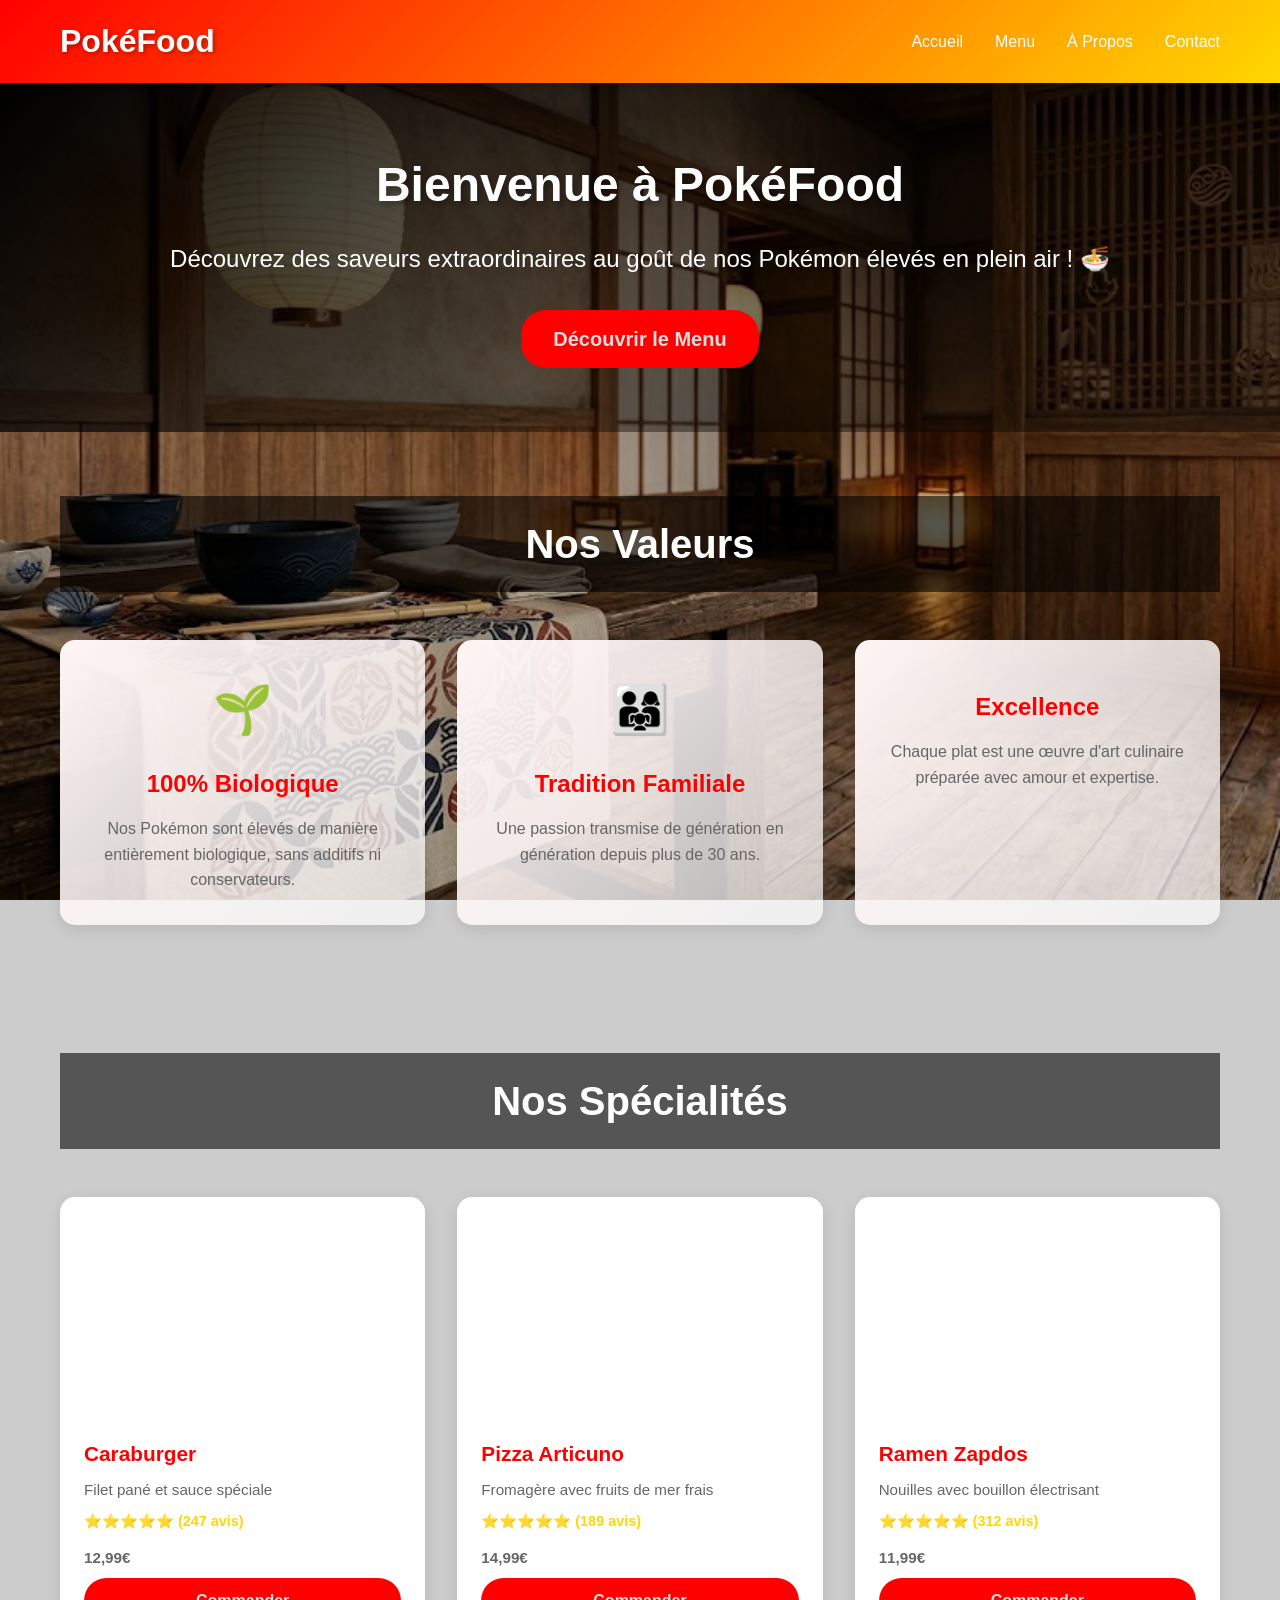
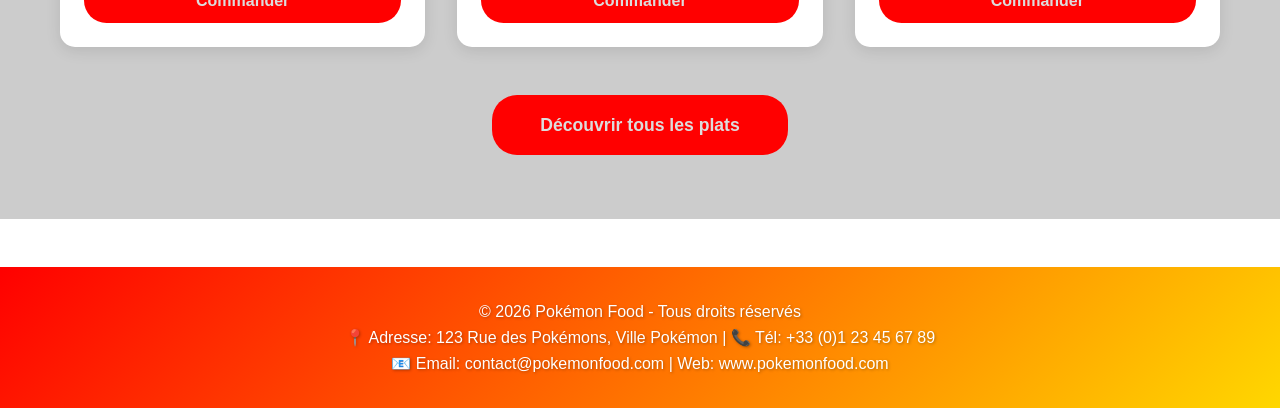
==== commit 6fa1963c: "Encore" ====
--- a/index.html
+++ b/index.html
@@ -47,7 +47,7 @@
                     <p>Une passion transmise de génération en génération depuis plus de 30 ans.</p>
                 </div>
                 <div class="value-card">
-                    <div class="value-icon">⭐</div>
+                    <div class="value-icon"></div>
                     <h3>Excellence</h3>
                     <p>Chaque plat est une œuvre d'art culinaire préparée avec amour et expertise.</p>
                 </div>
--- a/style.css
+++ b/style.css
@@ -5,8 +5,8 @@
 /* 1. RESET & VARIABLES */
 :root {
   /* Couleurs principales */
-  --color-primary: #ff0000;    /* Rouge Pokémon */
-  --color-secondary: #ffd700;  /* Doré Pokémon */
+  --color-primary: #ff0000;    /* Rouge*/
+  --color-secondary: #ffd700;  /* Doré*/
   --color-dark: #000000;
   --color-light: #ffffff;
   
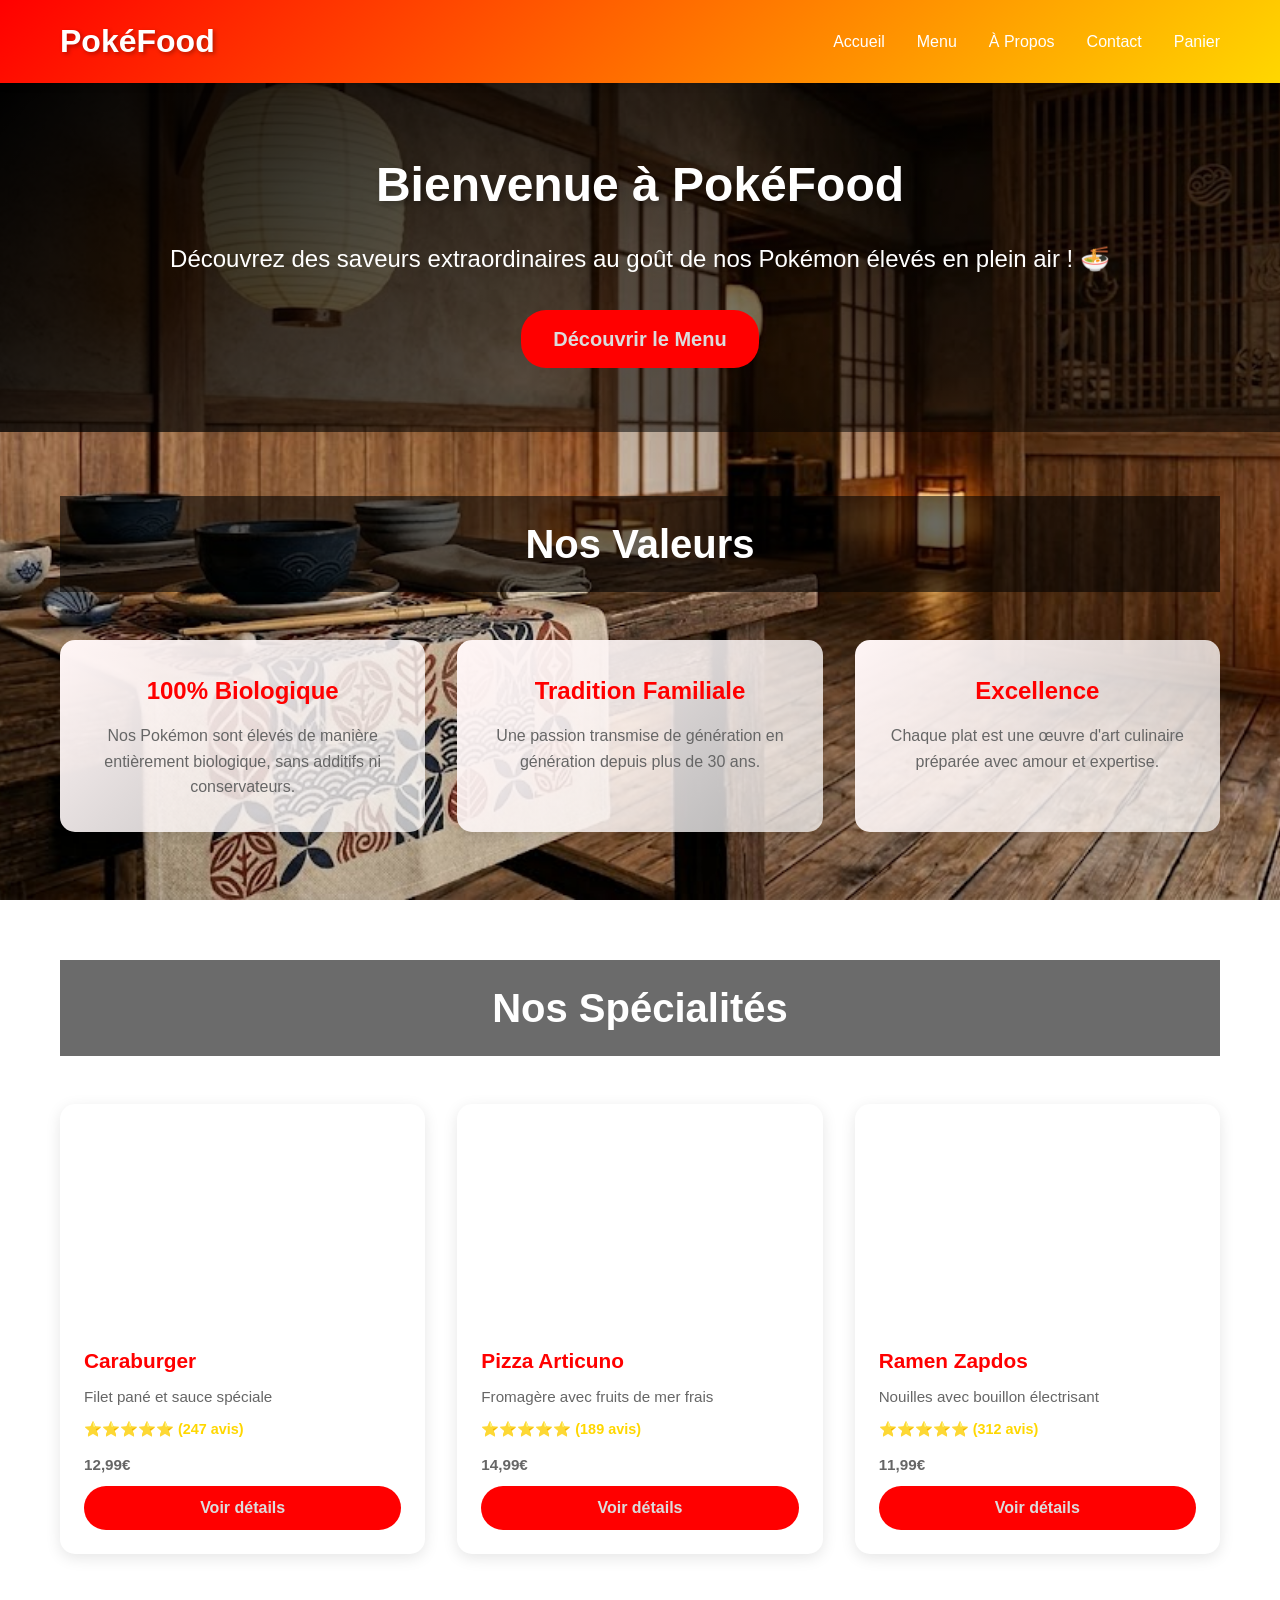
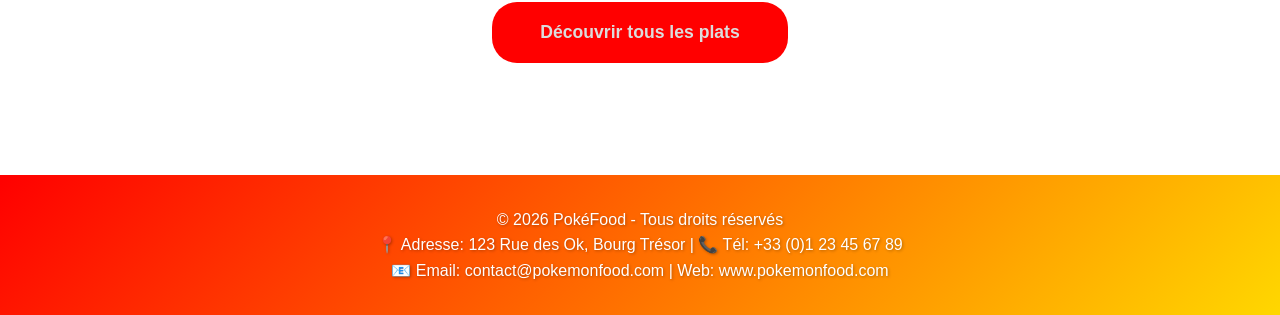
==== commit fbb7da3d: "Ajout d'un panier, travail en cours" ====
--- a/index.html
+++ b/index.html
@@ -3,7 +3,7 @@
 <head>
     <meta charset="UTF-8">
     <meta name="viewport" content="width=device-width, initial-scale=1.0">
-    <title>Pokémon Food - Restaurant</title>
+    <title>PokéFood - Restaurant</title>
     <link rel="stylesheet" href="style.css">
 </head>
 <body>
@@ -17,6 +17,7 @@
                     <li><a href="menu.html">Menu</a></li>
                     <li><a href="about.html">À Propos</a></li>
                     <li><a href="#contact">Contact</a></li>
+                    <li><a href="cart.html">Panier</a></li>
                 </ul>
             </nav>
         </div>
@@ -37,17 +38,14 @@
             <h2 class="section-title">Nos Valeurs</h2>
             <div class="values-grid">
                 <div class="value-card">
-                    <div class="value-icon">🌱</div>
                     <h3>100% Biologique</h3>
                     <p>Nos Pokémon sont élevés de manière entièrement biologique, sans additifs ni conservateurs.</p>
                 </div>
                 <div class="value-card">
-                    <div class="value-icon">👨‍👩‍👧</div>
                     <h3>Tradition Familiale</h3>
                     <p>Une passion transmise de génération en génération depuis plus de 30 ans.</p>
                 </div>
                 <div class="value-card">
-                    <div class="value-icon"></div>
                     <h3>Excellence</h3>
                     <p>Chaque plat est une œuvre d'art culinaire préparée avec amour et expertise.</p>
                 </div>
@@ -66,7 +64,7 @@
                     <p>Filet pané et sauce spéciale</p>
                     <div class="seller-rating">⭐⭐⭐⭐⭐ (247 avis)</div>
                     <p class="seller-price">12,99€</p>
-                    <a href="menu.html" class="btn btn-small">Commander</a>
+                    <a href="product-detail.html?id=caraburger" class="btn btn-small">Voir détails</a>
                 </div>
 
                 <div class="seller-card">
@@ -75,7 +73,7 @@
                     <p>Fromagère avec fruits de mer frais</p>
                     <div class="seller-rating">⭐⭐⭐⭐⭐ (189 avis)</div>
                     <p class="seller-price">14,99€</p>
-                    <a href="menu.html" class="btn btn-small">Commander</a>
+                    <a href="product-detail.html?id=pizza-articuno" class="btn btn-small">Voir détails</a>
                 </div>
 
                 <div class="seller-card">
@@ -84,7 +82,7 @@
                     <p>Nouilles avec bouillon électrisant</p>
                     <div class="seller-rating">⭐⭐⭐⭐⭐ (312 avis)</div>
                     <p class="seller-price">11,99€</p>
-                    <a href="menu.html" class="btn btn-small">Commander</a>
+                    <a href="product-detail.html?id=ramen-zapdos" class="btn btn-small">Voir détails</a>
                 </div>
             </div>
             <div class="center-button">
@@ -96,8 +94,8 @@
     <!-- Footer -->
     <footer id="contact">
         <div class="container">
-            <p>&copy; 2026 Pokémon Food - Tous droits réservés</p>
-            <p>📍 Adresse: 123 Rue des Pokémons, Ville Pokémon | 📞 Tél: +33 (0)1 23 45 67 89</p>
+            <p>&copy; 2026 PokéFood - Tous droits réservés</p>
+            <p>📍 Adresse: 123 Rue des Ok, Bourg Trésor | 📞 Tél: +33 (0)1 23 45 67 89</p>
             <p>📧 Email: contact@pokemonfood.com | Web: www.pokemonfood.com</p>
         </div>
     </footer>
--- a/style.css
+++ b/style.css
@@ -145,7 +145,7 @@
 /* 6. SECTION VALEURS - Cards avec 3 colonnes */
 .values-section {
   padding: var(--spacing-section) 0;
-  background-color: rgba(0, 0, 0, 0.2);  /* Plus d'effet d'assombrissement */
+  /* background-color: rgba(0, 0, 0, 0.2);  Plus d'effet d'assombrissement */
 }
 
 .values-grid {
@@ -169,11 +169,6 @@
   box-shadow: 0 8px 25px rgba(255, 0, 0, 0.15);
 }
 
-.value-icon {
-  font-size: 3rem;
-  margin-bottom: 1rem;
-}
-
 .value-card h3 {
   font-size: 1.5rem;
   color: var(--color-primary);
@@ -189,7 +184,7 @@
 /* 7. SECTION MEILLEURES VENTES */
 .best-sellers-section {
   padding: var(--spacing-section) 0;
-  background-color: rgba(0, 0, 0, 0.2);  /* Plus d'effet d'assombrissement */
+  /* background-color: rgba(0, 0, 0, 0.2);  Plus d'effet d'assombrissement */
 }
 
 .best-sellers-grid {
@@ -541,4 +536,252 @@
   .about-image {
     height: 200px;
   }
+}
+
+/* 12. PAGE DÉTAIL PRODUIT */
+.product-detail-section {
+  padding: var(--spacing-section) 0;
+  background-color: rgba(0, 0, 0, 0.2);
+  min-height: calc(100vh - 300px);
+}
+
+.back-link {
+  display: inline-block;
+  color: var(--color-primary);
+  text-decoration: none;
+  font-weight: bold;
+  margin-bottom: 2rem;
+  transition: color 0.3s;
+}
+
+.back-link:hover {
+  color: var(--color-secondary);
+}
+
+.product-detail-wrapper {
+  display: grid;
+  grid-template-columns: 1fr 1fr;
+  gap: 3rem;
+  background: white;
+  padding: 2rem;
+  border-radius: 15px;
+  box-shadow: var(--shadow-large);
+}
+
+.product-image-container {
+  display: flex;
+  justify-content: center;
+  align-items: center;
+}
+
+.product-detail-image {
+  width: 100%;
+  height: 400px;
+  background-size: cover;
+  background-position: center;
+  background-repeat: no-repeat;
+  border-radius: 15px;
+  box-shadow: var(--shadow-medium);
+}
+
+.product-info {
+  display: flex;
+  flex-direction: column;
+  gap: 1.5rem;
+}
+
+.product-category {
+  display: inline-block;
+  background-color: var(--color-primary);
+  color: white;
+  padding: 0.4rem 1rem;
+  border-radius: 20px;
+  font-size: 0.9rem;
+  font-weight: bold;
+  width: fit-content;
+}
+
+.product-title {
+  font-size: 2.5rem;
+  color: var(--color-primary);
+  margin: 0;
+}
+
+.product-rating {
+  display: flex;
+  align-items: center;
+  gap: 0.8rem;
+}
+
+.product-rating .stars {
+  font-size: 1.5rem;
+}
+
+.product-rating .rating-text {
+  color: var(--text-light);
+  font-weight: bold;
+}
+
+.product-price-section {
+  border-top: 2px solid #eee;
+  border-bottom: 2px solid #eee;
+  padding: 1rem 0;
+}
+
+.product-price {
+  font-size: 2rem;
+  color: var(--color-primary);
+  font-weight: bold;
+  margin: 0;
+}
+
+.product-description h3,
+.product-allergens h3,
+.product-ingredients h3,
+.product-nutrition h3 {
+  color: var(--color-primary);
+  font-size: 1.2rem;
+  margin-bottom: 0.8rem;
+  font-weight: bold;
+}
+
+.product-description p,
+.product-ingredients p {
+  color: var(--text-light);
+  line-height: 1.8;
+  margin: 0;
+}
+
+.product-allergens {
+  padding: 1rem;
+  background-color: #fff5f5;
+  border-radius: 10px;
+}
+
+.allergens-container {
+  display: flex;
+  flex-wrap: wrap;
+  gap: 0.8rem;
+}
+
+.allergen-badge {
+  display: inline-block;
+  background-color: var(--color-primary);
+  color: white;
+  padding: 0.5rem 1rem;
+  border-radius: 15px;
+  font-size: 0.85rem;
+  font-weight: bold;
+}
+
+.product-ingredients {
+  padding: 1rem;
+  background-color: #f5f5f5;
+  border-radius: 10px;
+}
+
+.product-nutrition {
+  padding: 1rem;
+  background-color: #f5f5f5;
+  border-radius: 10px;
+}
+
+.nutrition-grid {
+  display: grid;
+  grid-template-columns: repeat(2, 1fr);
+  gap: 1rem;
+  margin-top: 0.8rem;
+}
+
+.nutrition-item {
+  display: flex;
+  flex-direction: column;
+  padding: 0.8rem;
+  background-color: white;
+  border-radius: 8px;
+  border-left: 3px solid var(--color-primary);
+}
+
+.nutrition-label {
+  color: var(--text-light);
+  font-size: 0.85rem;
+  font-weight: bold;
+}
+
+.nutrition-value {
+  color: var(--color-primary);
+  font-size: 1.3rem;
+  font-weight: bold;
+  margin-top: 0.3rem;
+}
+
+.product-actions {
+  display: flex;
+  gap: 1rem;
+  margin-top: 1rem;
+}
+
+.quantity-input {
+  width: 80px;
+  padding: 0.8rem;
+  font-size: 1rem;
+  border: 2px solid #ddd;
+  border-radius: 8px;
+  text-align: center;
+}
+
+.quantity-input:focus {
+  outline: none;
+  border-color: var(--color-primary);
+}
+
+.error-message {
+  text-align: center;
+  padding: 3rem;
+  background: white;
+  border-radius: 15px;
+  box-shadow: var(--shadow-medium);
+}
+
+.error-message h2 {
+  color: var(--color-primary);
+  margin-bottom: 1rem;
+}
+
+.error-message p {
+  color: var(--text-light);
+  margin-bottom: 2rem;
+}
+
+/* Responsive - Product Detail */
+@media (max-width: 768px) {
+  .product-detail-wrapper {
+    grid-template-columns: 1fr;
+    gap: 2rem;
+    padding: 1rem;
+  }
+
+  .product-detail-image {
+    height: 300px;
+  }
+
+  .product-title {
+    font-size: 1.8rem;
+  }
+
+  .product-price {
+    font-size: 1.5rem;
+  }
+
+  .nutrition-grid {
+    grid-template-columns: 1fr;
+  }
+
+  .product-actions {
+    flex-direction: column;
+  }
+
+  .quantity-input {
+    width: 100%;
+  }
 }
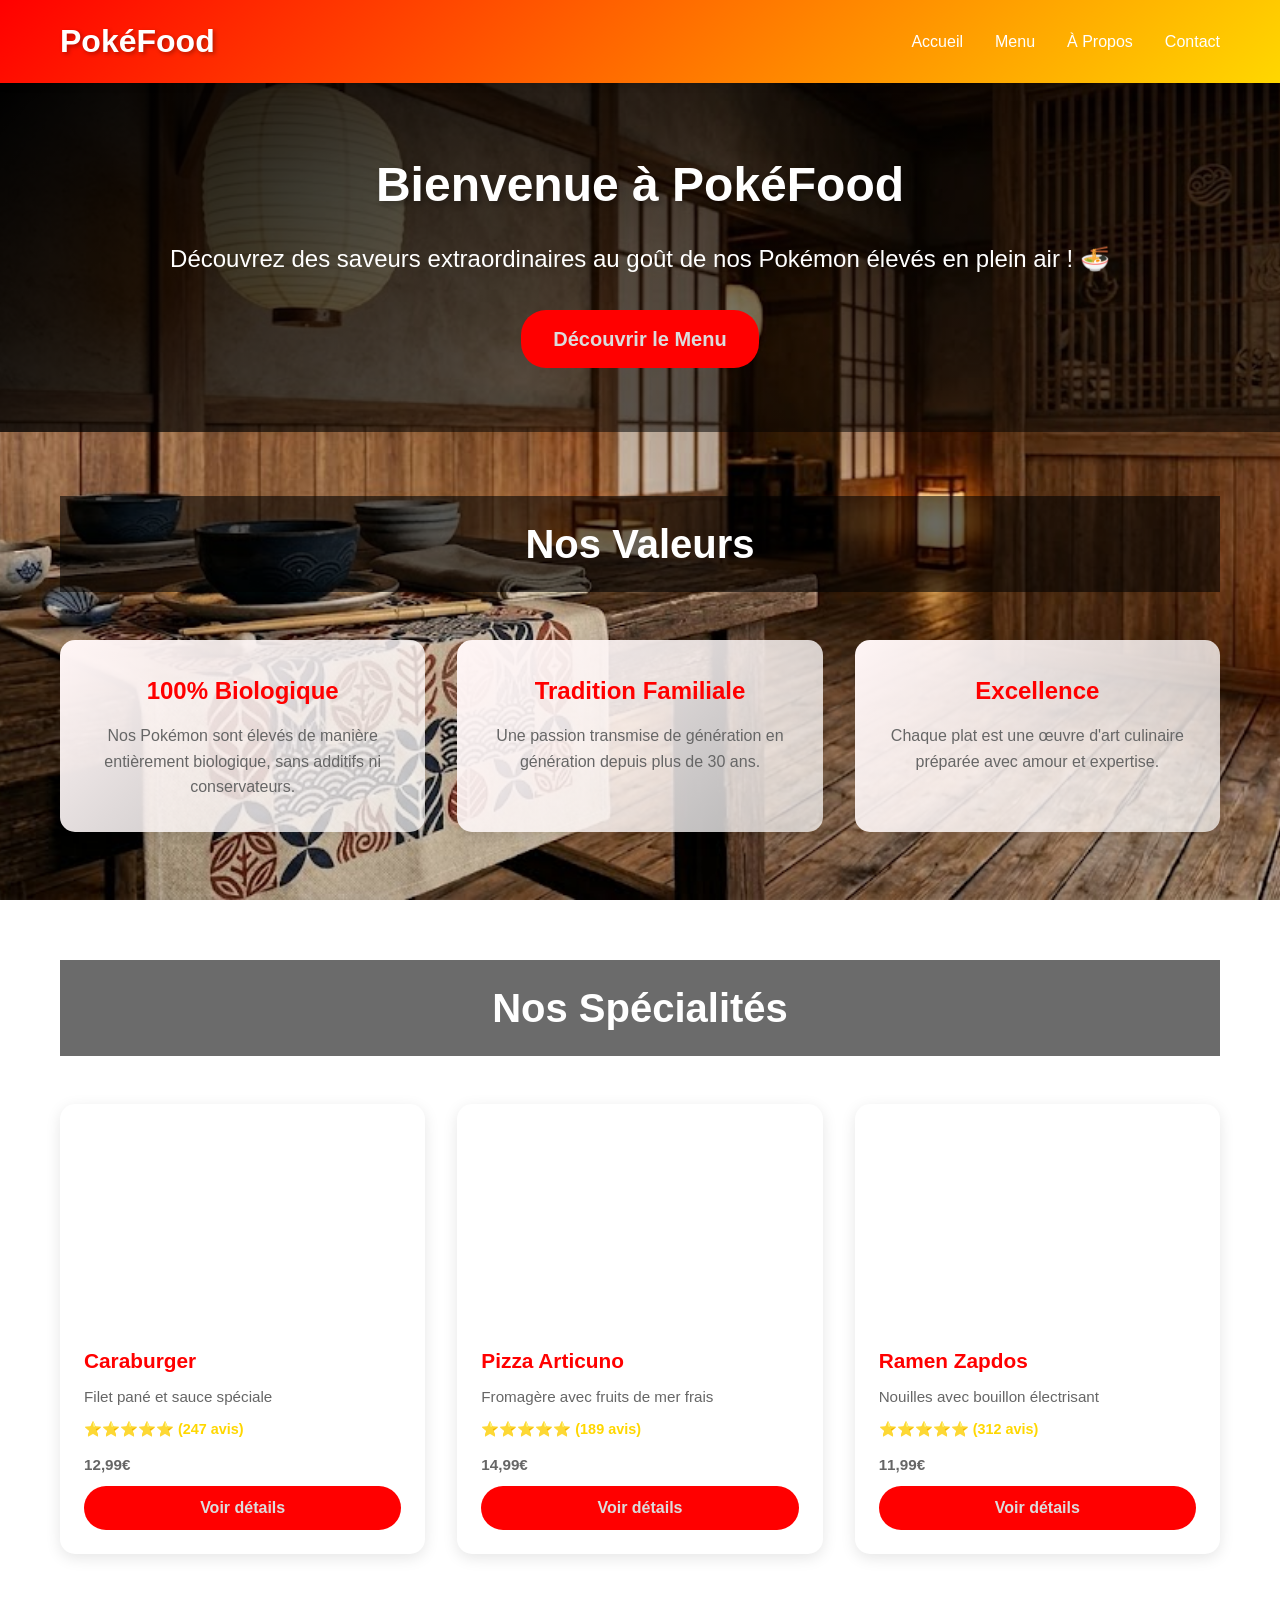
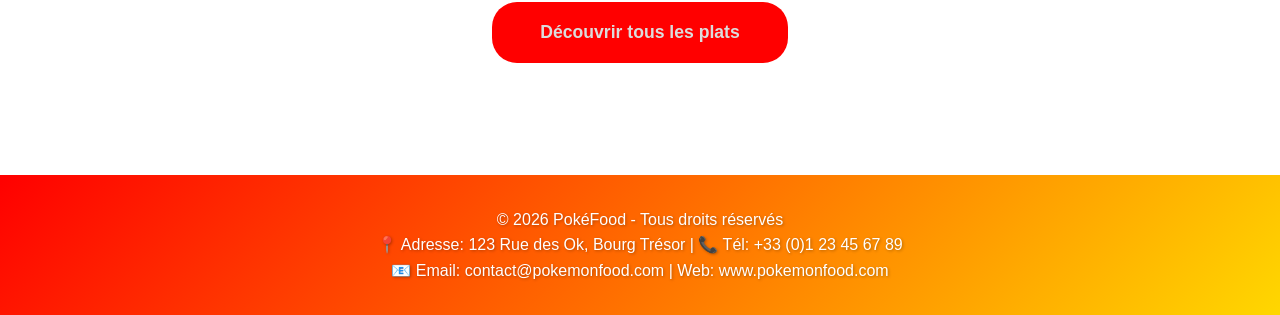
==== commit e2e1ddb0: "Abandon du panier" ====
--- a/index.html
+++ b/index.html
@@ -17,7 +17,6 @@
                     <li><a href="menu.html">Menu</a></li>
                     <li><a href="about.html">À Propos</a></li>
                     <li><a href="#contact">Contact</a></li>
-                    <li><a href="cart.html">Panier</a></li>
                 </ul>
             </nav>
         </div>
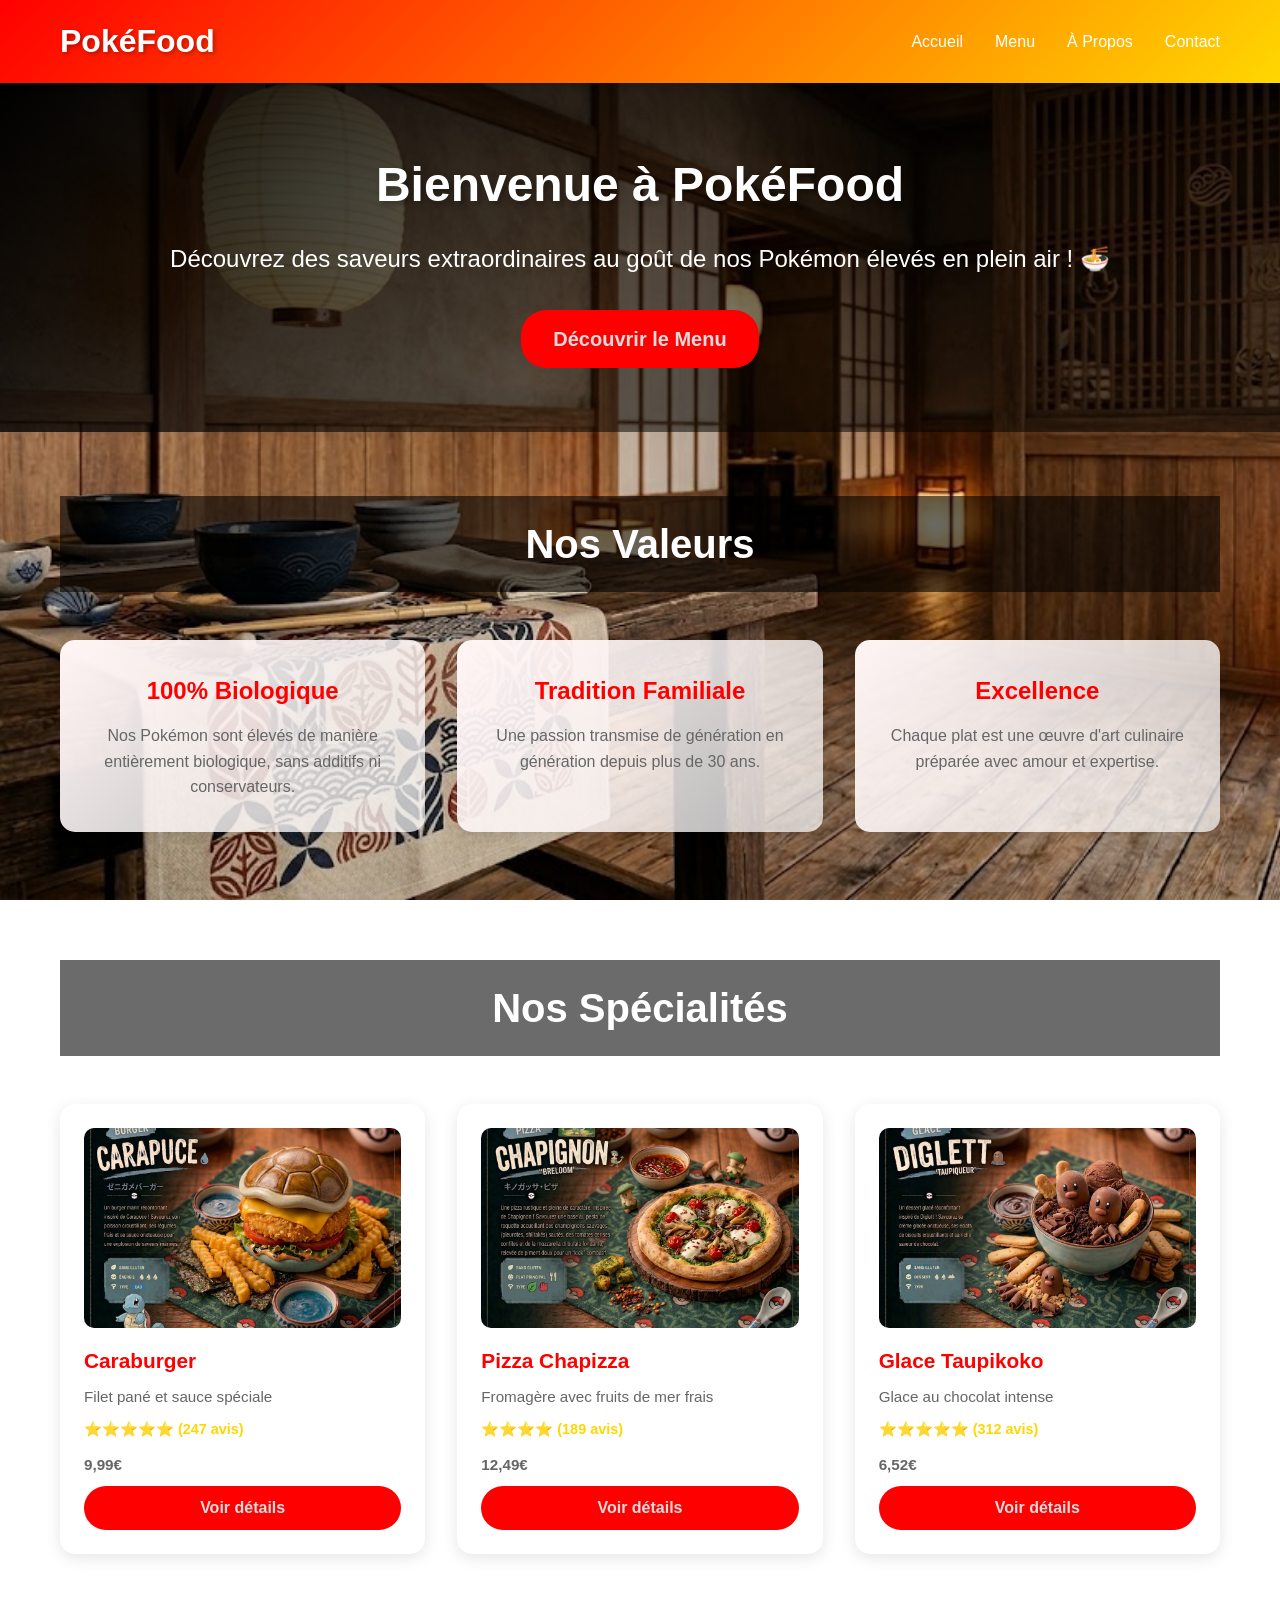
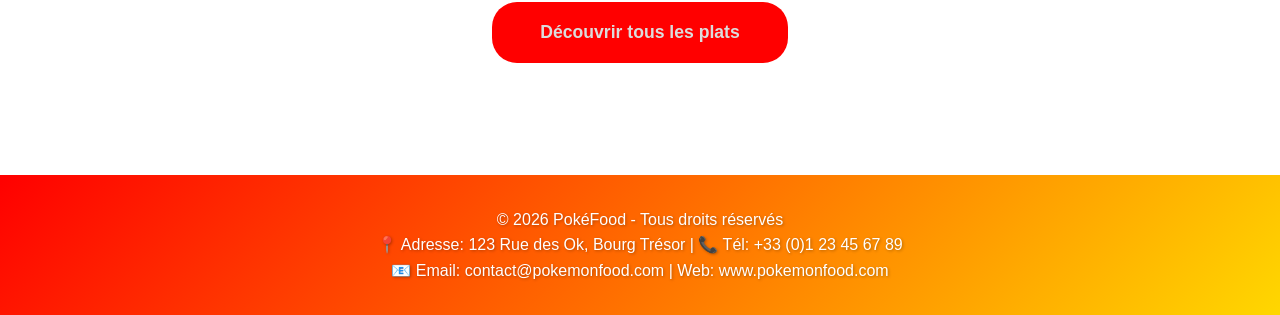
==== commit a7a73213: "Correction images Accueil + A propos" ====
--- a/index.html
+++ b/index.html
@@ -62,26 +62,26 @@
                     <h3>Caraburger</h3>
                     <p>Filet pané et sauce spéciale</p>
                     <div class="seller-rating">⭐⭐⭐⭐⭐ (247 avis)</div>
-                    <p class="seller-price">12,99€</p>
+                    <p class="seller-price">9,99€</p>
                     <a href="product-detail.html?id=caraburger" class="btn btn-small">Voir détails</a>
                 </div>
 
                 <div class="seller-card">
-                    <div class="seller-image articuno"></div>
-                    <h3>Pizza Articuno</h3>
+                    <div class="seller-image chapizza"></div>
+                    <h3>Pizza Chapizza</h3>
                     <p>Fromagère avec fruits de mer frais</p>
-                    <div class="seller-rating">⭐⭐⭐⭐⭐ (189 avis)</div>
-                    <p class="seller-price">14,99€</p>
-                    <a href="product-detail.html?id=pizza-articuno" class="btn btn-small">Voir détails</a>
+                    <div class="seller-rating">⭐⭐⭐⭐ (189 avis)</div>
+                    <p class="seller-price">12,49€</p>
+                    <a href="product-detail.html?id=pizza-chapizza" class="btn btn-small">Voir détails</a>
                 </div>
 
                 <div class="seller-card">
-                    <div class="seller-image zapdos"></div>
-                    <h3>Ramen Zapdos</h3>
-                    <p>Nouilles avec bouillon électrisant</p>
+                    <div class="seller-image taupikoko"></div>
+                    <h3>Glace Taupikoko</h3>
+                    <p>Glace au chocolat intense</p>
                     <div class="seller-rating">⭐⭐⭐⭐⭐ (312 avis)</div>
-                    <p class="seller-price">11,99€</p>
-                    <a href="product-detail.html?id=ramen-zapdos" class="btn btn-small">Voir détails</a>
+                    <p class="seller-price">6,52€</p>
+                    <a href="product-detail.html?id=glace-taupikoko" class="btn btn-small">Voir détails</a>
                 </div>
             </div>
             <div class="center-button">
--- a/style.css
+++ b/style.css
@@ -218,6 +218,18 @@
   margin-bottom: 1rem;
 }
 
+.seller-image.caraburger {
+  background-image: url("assets/images/caraburger.png");
+}
+
+.seller-image.chapizza {
+  background-image: url("assets/images/chapizza.png");
+}
+
+.seller-image.taupikoko {
+  background-image: url("assets/images/taupikoko.png");
+}
+
 .seller-card h3 {
   font-size: 1.3rem;
   color: var(--color-primary);
@@ -434,19 +446,21 @@
 
 /* Images spécifiques de l'histoire */
 .about-image-1 {
-  background-image: url("assets/images/tradition.jpg");
+  background-image: url("assets/images/tradition.png");
 }
 
 .about-image-2 {
-  background-image: url("assets/images/secret.jpg");
+  background-image: url("assets/images/secret.png");
 }
 
 .about-image-3 {
-  background-image: url("assets/images/excellence.jpg");
+  background-image: url("assets/images/excellenge.png");
+  background-size: contain; /* Ajuste l'image pour qu'elle soit entièrement visible */
 }
 
 .about-image-4 {
-  background-image: url("assets/images/famille.jpg");
+  background-image: url("assets/images/family.png");
+  background-size: contain; /* Ajuste l'image pour qu'elle soit entièrement visible */
 }
 
 /* 10. FOOTER */
